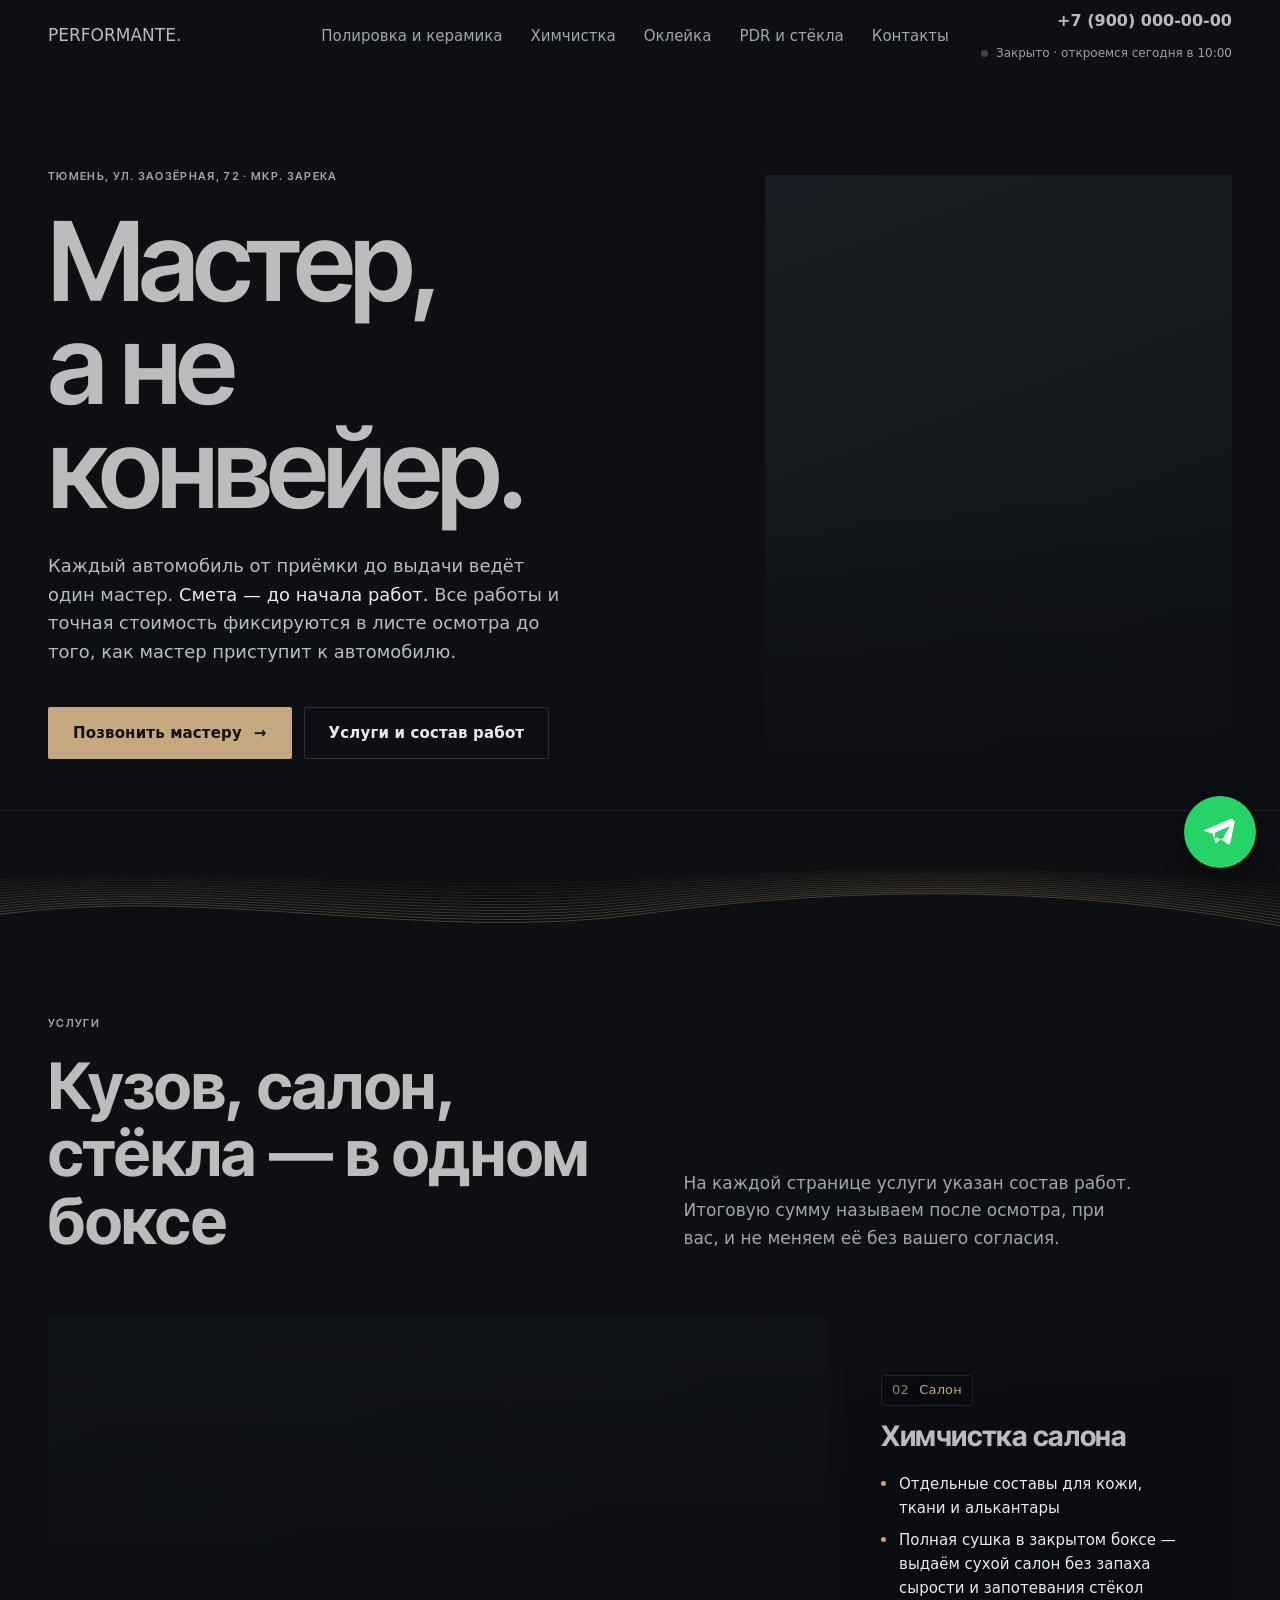
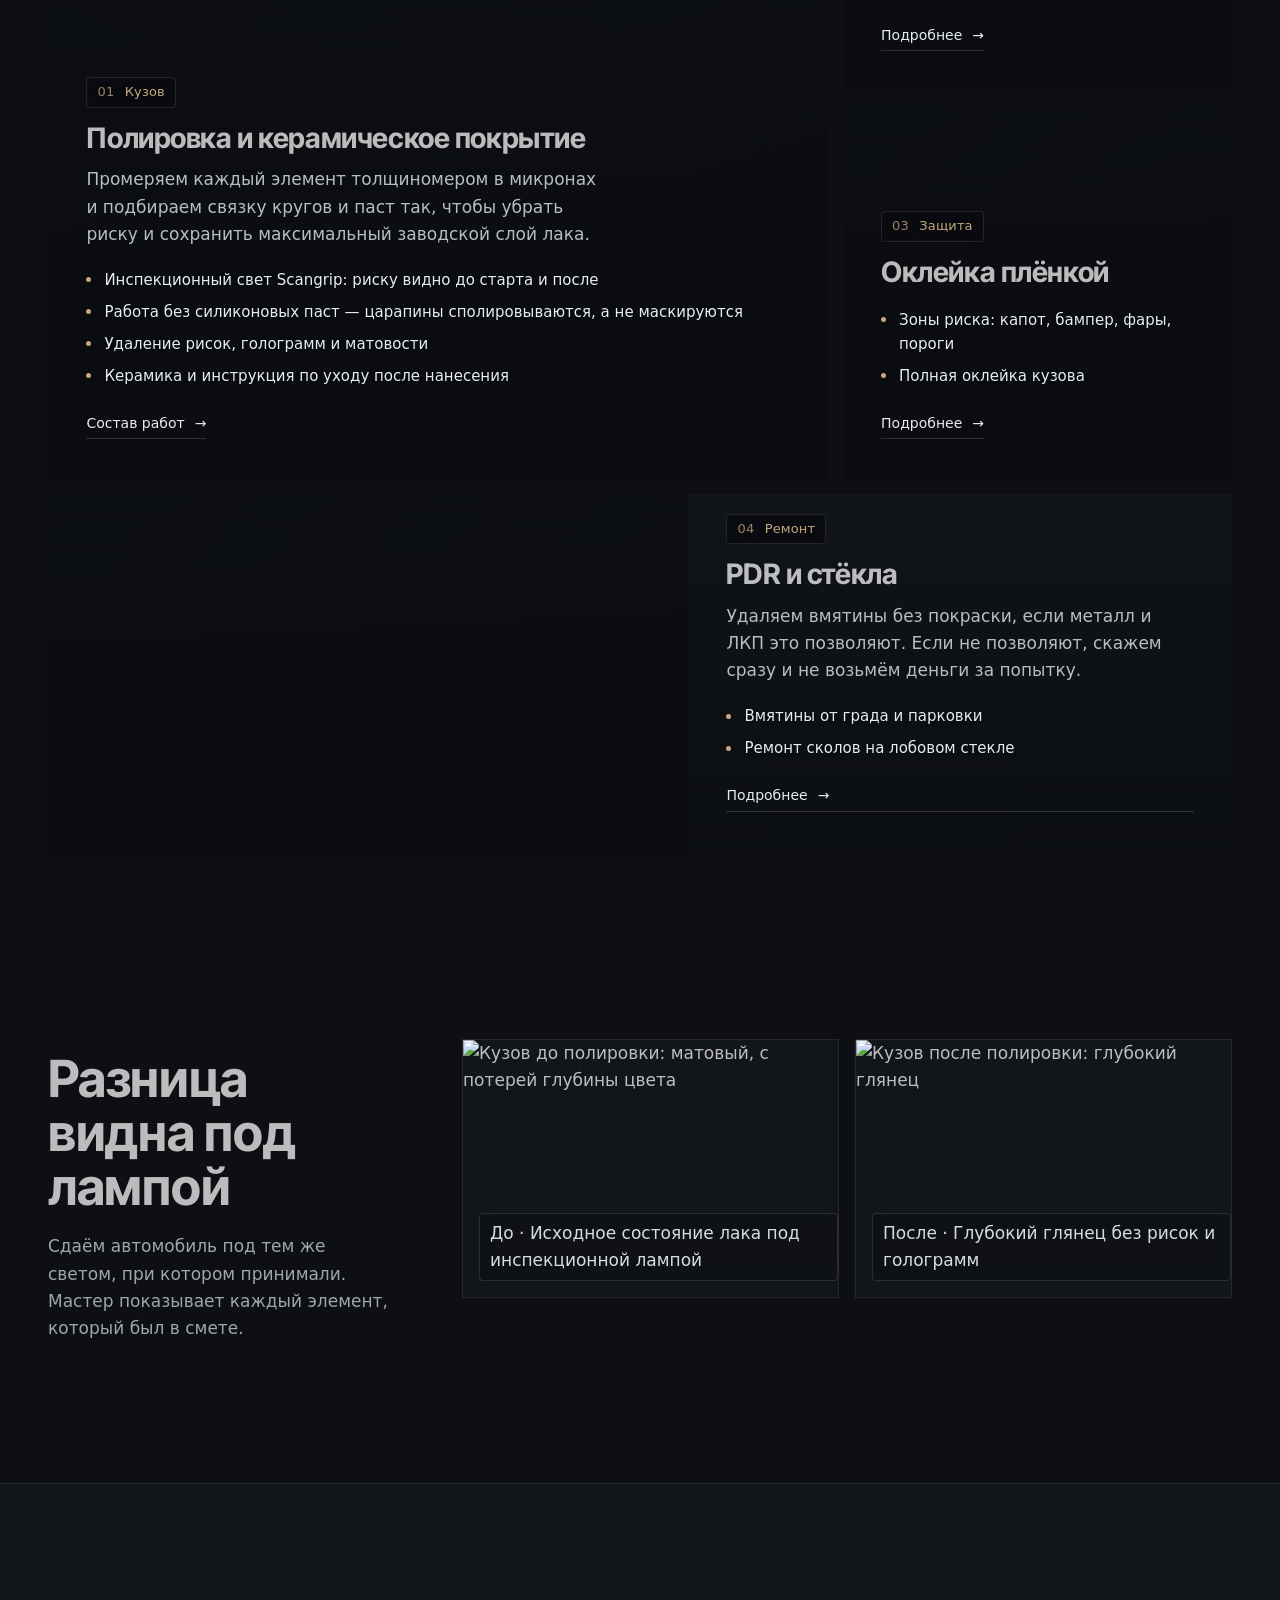
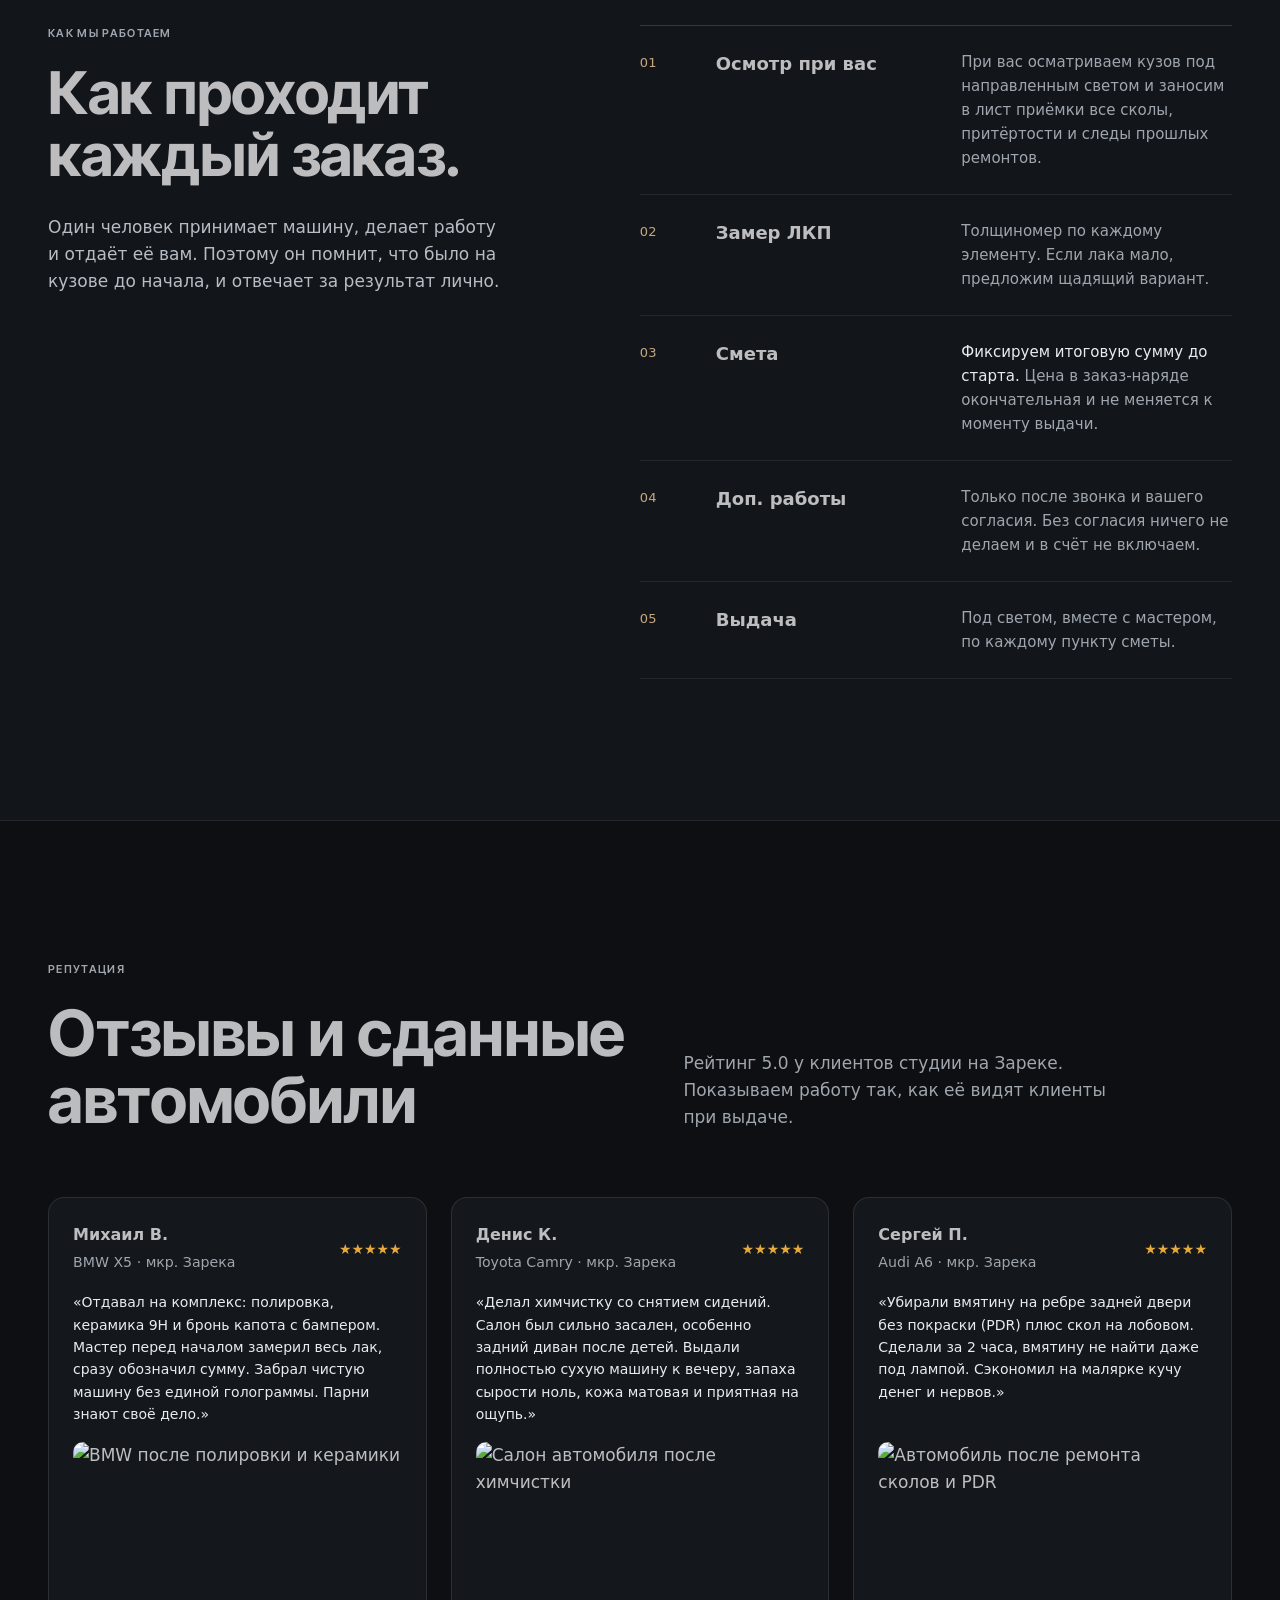
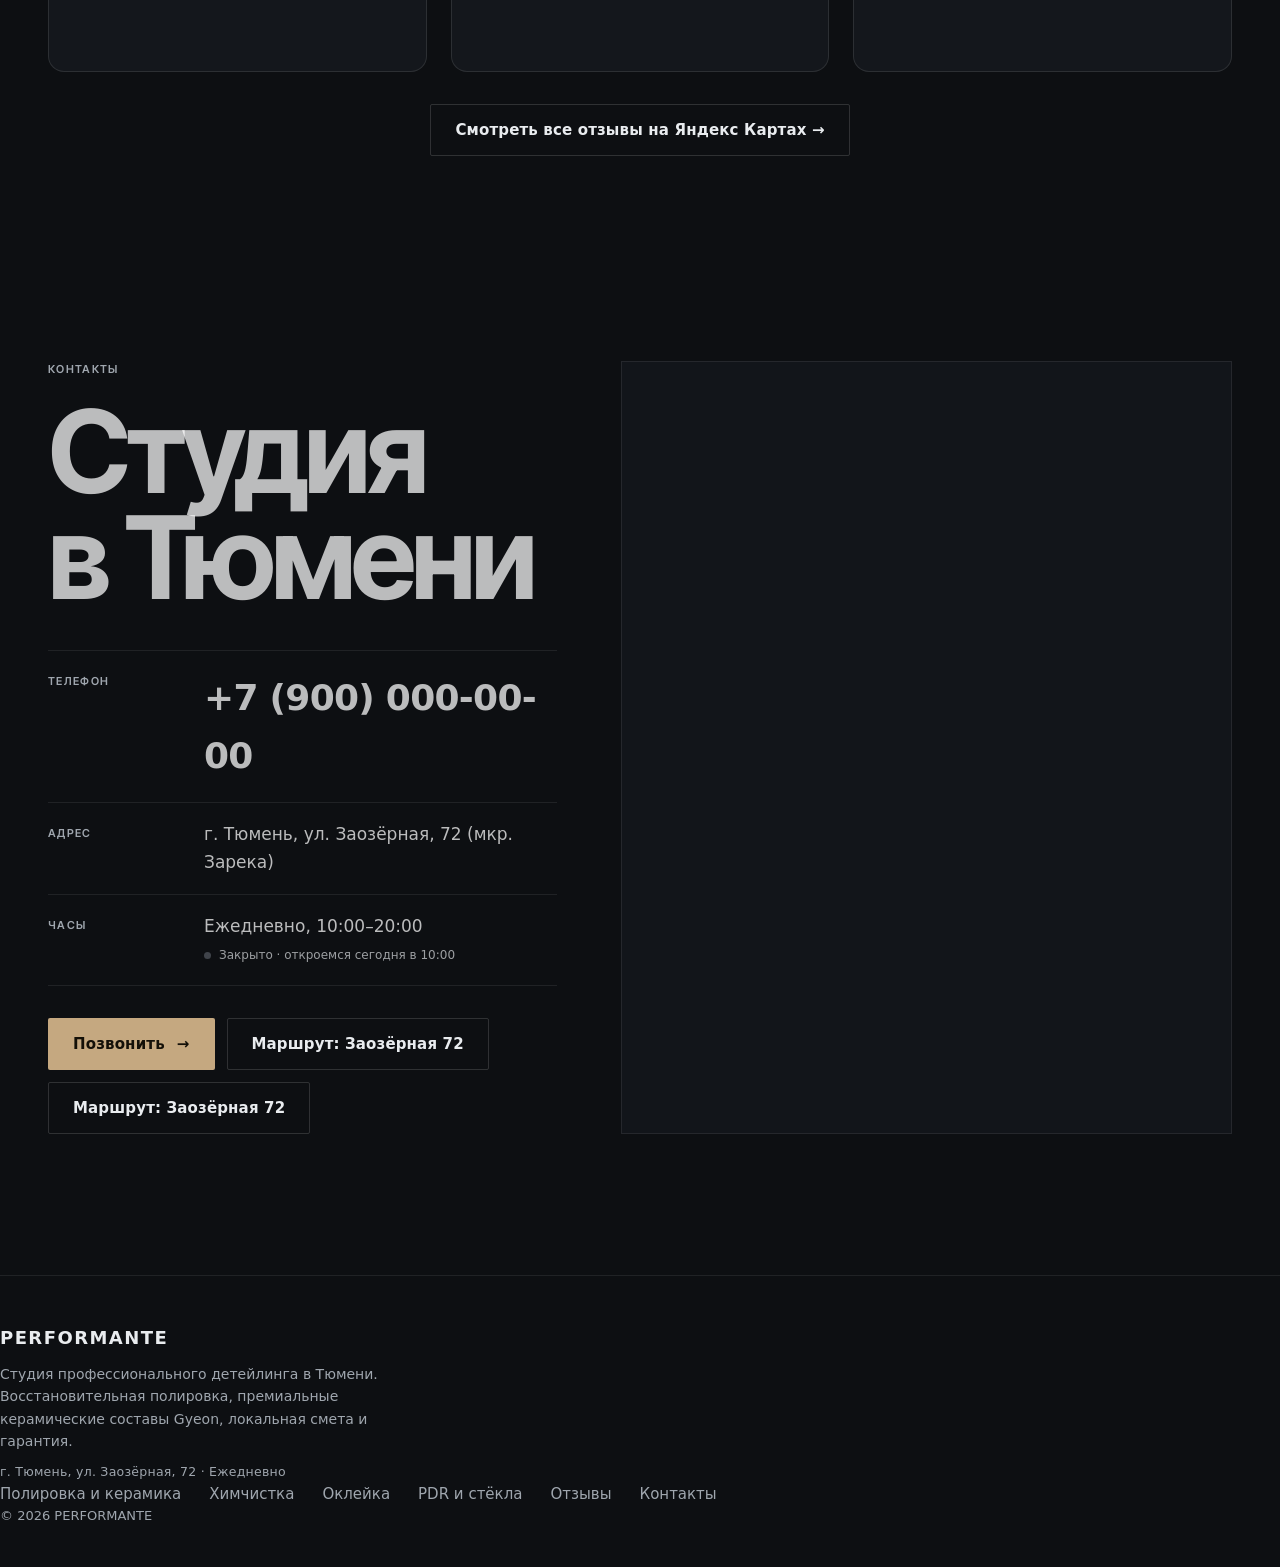
==== index.html @ f7f0739e "feat: performante detailing site - standalone project - 6 pages: index, keramika, himchistka, okleyk" ====
<!DOCTYPE html>
<html lang="ru">
<head>
<meta charset="UTF-8">
<meta name="viewport" content="width=device-width, initial-scale=1, viewport-fit=cover">
<title>PERFORMANTE — детейлинг-студия в Тюмени, ул. Заозёрная 72</title>
<meta name="description" content="Полировка и керамика, химчистка салона, оклейка плёнкой, PDR и ремонт стёкол. Каждый автомобиль ведёт один мастер. Смета до начала работ. Заозёрная 72, 10:00–20:00 ежедневно.">
<meta name="theme-color" content="#0D0F12">
<meta property="og:type" content="website">
<meta property="og:title" content="PERFORMANTE — мастер, а не конвейер">
<meta property="og:description" content="Детейлинг-студия в Тюмени. Смета до начала работ, без «найденных» по ходу доп. услуг.">
<meta property="og:image" content="assets/logo.png">
<link rel="icon" href="assets/favicon.svg">

<link rel="preconnect" href="https://fonts.googleapis.com">
<link rel="preconnect" href="https://fonts.gstatic.com" crossorigin>
<link href="https://fonts.googleapis.com/css2?family=Inter+Tight:wght@400;500;600;700&family=IBM+Plex+Mono:wght@400;500&display=swap" rel="stylesheet">
<link rel="preconnect" href="https://images.unsplash.com">
<link rel="stylesheet" href="assets/style.css">

<script type="application/ld+json">
{
  "@context": "https://schema.org",
  "@type": ["LocalBusiness", "AutoWash"],
  "name": "PERFORMANTE",
  "description": "Детейлинг-студия: полировка и керамика, химчистка салона, оклейка плёнкой, PDR и ремонт стёкол.",
  "image": "assets/logo.png",
  "telephone": "+79000000000",
  "address": {
    "@type": "PostalAddress",
    "streetAddress": "ул. Заозёрная, 72 (мкр. Зарека)",
    "addressLocality": "Тюмень",
    "addressCountry": "RU"
  },
  "openingHoursSpecification": [{
    "@type": "OpeningHoursSpecification",
    "dayOfWeek": ["Monday","Tuesday","Wednesday","Thursday","Friday","Saturday","Sunday"],
    "opens": "10:00",
    "closes": "20:00"
  }],
  "hasOfferCatalog": {
    "@type": "OfferCatalog",
    "name": "Услуги",
    "itemListElement": [
      {"@type": "Offer", "itemOffered": {"@type": "Service", "name": "Полировка и керамическое покрытие"}},
      {"@type": "Offer", "itemOffered": {"@type": "Service", "name": "Химчистка салона"}},
      {"@type": "Offer", "itemOffered": {"@type": "Service", "name": "Оклейка защитной плёнкой"}},
      {"@type": "Offer", "itemOffered": {"@type": "Service", "name": "PDR — удаление вмятин без покраски, ремонт стёкол"}}
    ]
  }
}
</script>

</head>
<body>
<a class="skip" href="#main">Перейти к содержанию</a>

<!-- ===== Шапка ===== -->
<header class="header" id="header">
  <div class="wrap">
    <a class="logo" href="index.html" aria-label="PERFORMANTE DETAILING">
      <span class="logo-text">PERFORMANTE<span class="logo-accent">.</span></span>
    </a>
    <nav class="nav" aria-label="Основная навигация">
      <a href="keramika.html">Полировка и керамика</a>
      <a href="himchistka.html">Химчистка</a>
      <a href="okleyka.html">Оклейка</a>
      <a href="pdr-stekla.html">PDR и стёкла</a>
      <a href="kontakty.html">Контакты</a>
    </nav>
    <div class="header-meta">
      <a class="header-phone" href="https://wa.me/79000000000?text=Здравствуйте!%20Хочу%20узнать%20стоимость%20детейлинга%20для%20моего%20авто" target="_blank" rel="noopener noreferrer">+7 (900) 000-00-00</a>
      <span class="status" data-status><span class="dot" aria-hidden="true"></span><span data-status-text>10:00–20:00 ежедневно</span></span>
    </div>
    <button class="burger" id="burger" aria-label="Открыть меню" aria-expanded="false" aria-controls="mnav">
      <span></span><span></span>
    </button>
  </div>
</header>

<nav class="mnav" id="mnav" aria-label="Мобильная навигация">
  <a href="keramika.html">Полировка и керамика</a>
  <a href="himchistka.html">Химчистка салона</a>
  <a href="okleyka.html">Оклейка плёнкой</a>
  <a href="pdr-stekla.html">PDR и стёкла</a>
      <a href="kontakty.html">Контакты</a>
  <p class="mnav-meta">ул. Заозёрная, 72 · мкр. Зарека · 10:00–20:00 ежедневно</p>
</nav>

<main id="main">

  <!-- ===== Hero ===== -->
  <section class="hero" aria-labelledby="hero-title">
    <div class="wrap">
      <div class="hero-grid">
        <div>
          <p class="label reveal"><span class="tick"></span>Тюмень, ул. Заозёрная, 72 · мкр. Зарека</p>
          <h1 id="hero-title" class="reveal" style="margin-top:24px">Мастер,<br>а не конвейер.</h1>
          <p class="hero-lead reveal">
            Каждый автомобиль от приёмки до выдачи ведёт один мастер.
            <em>Смета — до начала работ.</em> Все работы и точная стоимость фиксируются в листе осмотра до того, как мастер приступит к автомобилю.
          </p>
          <div class="hero-cta reveal">
            <a class="btn btn-primary" href="https://wa.me/79000000000?text=Здравствуйте!%20Хочу%20узнать%20стоимость%20детейлинга%20для%20моего%20авто" target="_blank" rel="noopener noreferrer">Позвонить мастеру <span class="arr" aria-hidden="true">→</span></a>
            <a class="btn btn-ghost" href="#services">Услуги и состав работ</a>
          </div>
        </div>

        <figure class="hero-photo reveal" style="margin:0" data-img>
          <!-- Замените на собственный кадр из бокса: это сильнее любого стока -->
          <img
            src="https://images.unsplash.com/photo-1503376780353-7e6692767b70?auto=format&fit=crop&w=1400&q=80"
            alt="Спортивный автомобиль с глянцевым кузовом в студийном свете"
            width="1400" height="1750" fetchpriority="high">
        </figure>
      </div>
    </div>

    <!-- Линейный силуэт и волна: отсылка к обложке ВК, без свечения -->
    <div class="lineband" id="lineband" aria-hidden="true">
      <svg class="wave" viewBox="0 0 1440 240" preserveAspectRatio="none" id="wave"></svg>
    </div>
  </section>

  <!-- ===== Услуги ===== -->
  <section class="section" id="services" aria-labelledby="services-title">
    <div class="wrap">
      <div class="section-head">
        <div>
          <p class="label reveal"><span class="tick"></span>Услуги</p>
          <h2 id="services-title" class="reveal" style="margin-top:20px">Кузов, салон, стёкла — в одном боксе</h2>
        </div>
        <p class="reveal">На каждой странице услуги указан состав работ. Итоговую сумму называем после осмотра, при вас, и не меняем её без вашего согласия.</p>
      </div>

      <div class="bento">
        <article class="card card-main reveal">
          <div class="media" data-img>
            <img loading="lazy"
              src="https://images.unsplash.com/photo-1607860108855-64acf2078ed9?auto=format&fit=crop&w=1600&q=80"
              alt="Полировка кузова автомобиля машинкой" width="1600" height="1900">
          </div>
          <div class="card-body">
            <p class="num"><span class="mono">01</span> Кузов</p>
            <h3>Полировка и керамическое покрытие</h3>
            <p>Промеряем каждый элемент толщиномером в микронах и подбираем связку кругов и паст так, чтобы убрать риску и сохранить максимальный заводской слой лака.</p>
            <ul class="bullets">
              <li>Инспекционный свет Scangrip: риску видно до старта и после</li>
              <li>Работа без силиконовых паст — царапины сполировываются, а не маскируются</li>
              <li>Удаление рисок, голограмм и матовости</li>
              <li>Керамика и инструкция по уходу после нанесения</li>
            </ul>
            <span class="more">Состав работ <span aria-hidden="true">→</span></span>
          </div>
          <a class="card-link" href="keramika.html" aria-label="Полировка и керамическое покрытие — подробнее"></a>
        </article>

        <article class="card reveal">
          <div class="media" data-img>
            <img loading="lazy"
              src="https://images.unsplash.com/photo-1489824904134-891ab64532f1?auto=format&fit=crop&w=1000&q=80"
              alt="Салон автомобиля после химчистки" width="1000" height="800">
          </div>
          <div class="card-body">
            <p class="num"><span class="mono">02</span> Салон</p>
            <h3>Химчистка салона</h3>
            <ul class="bullets">
              <li>Отдельные составы для кожи, ткани и алькантары</li>
              <li>Полная сушка в закрытом боксе — выдаём сухой салон без запаха сырости и запотевания стёкол</li>
            </ul>
            <span class="more">Подробнее <span aria-hidden="true">→</span></span>
          </div>
          <a class="card-link" href="himchistka.html" aria-label="Химчистка салона — подробнее"></a>
        </article>

        <article class="card reveal">
          <div class="media" data-img>
            <img loading="lazy"
              src="https://images.unsplash.com/photo-1542362567-b07e54358753?auto=format&fit=crop&w=1000&q=80"
              alt="Тёмный автомобиль с защитной плёнкой на кузове" width="1000" height="800">
          </div>
          <div class="card-body">
            <p class="num"><span class="mono">03</span> Защита</p>
            <h3>Оклейка плёнкой</h3>
            <ul class="bullets">
              <li>Зоны риска: капот, бампер, фары, пороги</li>
              <li>Полная оклейка кузова</li>
            </ul>
            <span class="more">Подробнее <span aria-hidden="true">→</span></span>
          </div>
          <a class="card-link" href="okleyka.html" aria-label="Оклейка плёнкой — подробнее"></a>
        </article>

        <article class="card card-wide reveal">
          <div class="media" data-img>
            <img loading="lazy"
              src="https://images.unsplash.com/photo-1492144534655-ae79c964c9d7?auto=format&fit=crop&w=1600&q=80"
              alt="Передняя часть автомобиля с лобовым стеклом" width="1600" height="900">
          </div>
          <div class="card-body">
            <p class="num"><span class="mono">04</span> Ремонт</p>
            <h3>PDR и стёкла</h3>
            <p>Удаляем вмятины без покраски, если металл и ЛКП это позволяют. Если не позволяют, скажем сразу и не возьмём деньги за попытку.</p>
            <ul class="bullets">
              <li>Вмятины от града и парковки</li>
              <li>Ремонт сколов на лобовом стекле</li>
            </ul>
            <span class="more">Подробнее <span aria-hidden="true">→</span></span>
          </div>
          <a class="card-link" href="pdr-stekla.html" aria-label="PDR и ремонт стёкол — подробнее"></a>
        </article>
      </div>
    </div>
  </section>

  <!-- ===== До / После ===== -->
  <section class="section" style="padding-top:0" aria-labelledby="ba-title">
    <div class="wrap ba-wrap">
      <div>
        <p class="label reveal"><span class="tick"></span>Результат</p>
        <h2 id="ba-title" class="reveal" style="margin-top:20px;font-size:clamp(32px,4vw,52px)">Разница видна под лампой</h2>
        <p class="reveal">Сдаём автомобиль под тем же светом, при котором принимали. Мастер показывает каждый элемент, который был в смете.</p>
      </div>

      <!-- Замените на реальную пару «до/после» из вашей работы: один ракурс, один свет -->
      <div class="ba reveal" id="ba">
        <figure class="ba-shot" data-img>
          <img loading="lazy"
            src="https://images.unsplash.com/photo-1518987048-93e29699e79a?auto=format&fit=crop&w=1800&q=80"
            alt="Кузов до полировки: матовый, с потерей глубины цвета" width="1800" height="1125">
          <figcaption>До · Исходное состояние лака под инспекционной лампой</figcaption>
        </figure>
        <figure class="ba-shot" data-img>
          <img loading="lazy"
            src="https://images.unsplash.com/photo-1552519507-da3b142c6e3d?auto=format&fit=crop&w=1800&q=80"
            alt="Кузов после полировки: глубокий глянец" width="1800" height="1125">
          <figcaption>После · Глубокий глянец без рисок и голограмм</figcaption>
        </figure>
      </div>
    </div>
  </section>

  <!-- ===== Лист приёмки ===== -->
  <section class="section protocol" aria-labelledby="protocol-title">
    <div class="wrap protocol-grid">
      <div>
        <p class="label reveal"><span class="tick"></span>Как мы работаем</p>
        <h2 id="protocol-title" class="reveal" style="margin-top:20px">Как проходит каждый заказ.</h2>
        <p class="lead reveal">Один человек принимает машину, делает работу и отдаёт её вам. Поэтому он помнит, что было на кузове до начала, и отвечает за результат лично.</p>
      </div>

      <dl class="sheet reveal">
        <div class="sheet-row">
          <span class="step mono">01</span>
          <dt>Осмотр при вас</dt>
          <dd>При вас осматриваем кузов под направленным светом и заносим в лист приёмки все сколы, притёртости и следы прошлых ремонтов.</dd>
        </div>
        <div class="sheet-row">
          <span class="step mono">02</span>
          <dt>Замер ЛКП</dt>
          <dd>Толщиномер по каждому элементу. Если лака мало, предложим щадящий вариант.</dd>
        </div>
        <div class="sheet-row">
          <span class="step mono">03</span>
          <dt>Смета</dt>
          <dd><b>Фиксируем итоговую сумму до старта.</b> Цена в заказ-наряде окончательная и не меняется к моменту выдачи.</dd>
        </div>
        <div class="sheet-row">
          <span class="step mono">04</span>
          <dt>Доп. работы</dt>
          <dd>Только после звонка и вашего согласия. Без согласия ничего не делаем и в счёт не включаем.</dd>
        </div>
        <div class="sheet-row">
          <span class="step mono">05</span>
          <dt>Выдача</dt>
          <dd>Под светом, вместе с мастером, по каждому пункту сметы.</dd>
        </div>
      </dl>
    </div>
  </section>

  <!-- ===== Контакты ===== -->
<!-- ===== Отзывы и работы ===== -->
<section class="section" id="reviews" aria-labelledby="reviews-title">
  <div class="wrap">
    <div class="section-head">
      <div>
        <p class="label reveal"><span class="tick"></span>Репутация</p>
        <h2 id="reviews-title" class="reveal" style="margin-top: 20px;">Отзывы и сданные автомобили</h2>
      </div>
      <p class="reveal">Рейтинг 5.0 у клиентов студии на Зареке. Показываем работу так, как её видят клиенты при выдаче.</p>
    </div>

    <!-- Сетка отзывов с фото -->
    <div class="reviews-grid reveal" style="display: grid; grid-template-columns: repeat(auto-fit, minmax(320px, 1fr)); gap: 24px; margin-top: 36px;">

      <!-- Карточка 1 -->
      <article class="card" style="padding: 24px; background: var(--bg-card, #14171C); border: 1px solid var(--border, rgba(255,255,255,0.1)); border-radius: 16px; display: flex; flex-direction: column; justify-content: space-between;">
        <div>
          <div style="display: flex; justify-content: space-between; align-items: center; margin-bottom: 16px;">
            <div>
              <b style="font-size: 16px; display: block;">Михаил В.</b>
              <small style="color: var(--muted, #8E95A2);">BMW X5 · мкр. Зарека</small>
            </div>
            <span style="color: #E5A93C; font-size: 14px;">★★★★★</span>
          </div>
          <p style="color: var(--text, #F0F2F5); font-size: 14px; line-height: 1.6; margin: 0 0 16px;">
            «Отдавал на комплекс: полировка, керамика 9H и бронь капота с бампером. Мастер перед началом замерил весь лак, сразу обозначил сумму. Забрал чистую машину без единой голограммы. Парни знают своё дело.»
          </p>
        </div>
        <figure style="margin: 0; border-radius: 10px; overflow: hidden; aspect-ratio: 16/10;" data-img>
          <img loading="lazy" src="https://images.unsplash.com/photo-1555215695-3004980ad54e?auto=format&fit=crop&w=800&q=80" alt="BMW после полировки и керамики" style="width: 100%; height: 100%; object-fit: cover; display: block;">
        </figure>
      </article>

      <!-- Карточка 2 -->
      <article class="card" style="padding: 24px; background: var(--bg-card, #14171C); border: 1px solid var(--border, rgba(255,255,255,0.1)); border-radius: 16px; display: flex; flex-direction: column; justify-content: space-between;">
        <div>
          <div style="display: flex; justify-content: space-between; align-items: center; margin-bottom: 16px;">
            <div>
              <b style="font-size: 16px; display: block;">Денис К.</b>
              <small style="color: var(--muted, #8E95A2);">Toyota Camry · мкр. Зарека</small>
            </div>
            <span style="color: #E5A93C; font-size: 14px;">★★★★★</span>
          </div>
          <p style="color: var(--text, #F0F2F5); font-size: 14px; line-height: 1.6; margin: 0 0 16px;">
            «Делал химчистку со снятием сидений. Салон был сильно засален, особенно задний диван после детей. Выдали полностью сухую машину к вечеру, запаха сырости ноль, кожа матовая и приятная на ощупь.»
          </p>
        </div>
        <figure style="margin: 0; border-radius: 10px; overflow: hidden; aspect-ratio: 16/10;" data-img>
          <img loading="lazy" src="https://images.unsplash.com/photo-1549399542-7e3f8b79c341?auto=format&fit=crop&w=800&q=80" alt="Салон автомобиля после химчистки" style="width: 100%; height: 100%; object-fit: cover; display: block;">
        </figure>
      </article>

      <!-- Карточка 3 -->
      <article class="card" style="padding: 24px; background: var(--bg-card, #14171C); border: 1px solid var(--border, rgba(255,255,255,0.1)); border-radius: 16px; display: flex; flex-direction: column; justify-content: space-between;">
        <div>
          <div style="display: flex; justify-content: space-between; align-items: center; margin-bottom: 16px;">
            <div>
              <b style="font-size: 16px; display: block;">Сергей П.</b>
              <small style="color: var(--muted, #8E95A2);">Audi A6 · мкр. Зарека</small>
            </div>
            <span style="color: #E5A93C; font-size: 14px;">★★★★★</span>
          </div>
          <p style="color: var(--text, #F0F2F5); font-size: 14px; line-height: 1.6; margin: 0 0 16px;">
            «Убирали вмятину на ребре задней двери без покраски (PDR) плюс скол на лобовом. Сделали за 2 часа, вмятину не найти даже под лампой. Сэкономил на малярке кучу денег и нервов.»
          </p>
        </div>
        <figure style="margin: 0; border-radius: 10px; overflow: hidden; aspect-ratio: 16/10;" data-img>
          <img loading="lazy" src="https://images.unsplash.com/photo-1605559424843-9e4c228bf1c2?auto=format&fit=crop&w=800&q=80" alt="Автомобиль после ремонта сколов и PDR" style="width: 100%; height: 100%; object-fit: cover; display: block;">
        </figure>
      </article>

    </div>

    <!-- Плашка со ссылкой на Яндекс Карты -->
    <div style="margin-top: 32px; text-align: center;" class="reveal">
      <a class="btn btn-ghost" target="_blank" rel="noopener"
         href="https://yandex.ru/maps/?text=%D0%A2%D1%8E%D0%BC%D0%B5%D0%BD%D1%8C%2C%20%D1%83%D0%BB.%20%D0%97%D0%B0%D0%BE%D0%B7%D1%91%D1%80%D0%BD%D0%B0%D1%8F%2C%2072">
        Смотреть все отзывы на Яндекс Картах →
      </a>
    </div>
  </div>
</section>

<section class="section contacts" id="contacts" aria-labelledby="contacts-title">
    <div class="wrap contacts-grid">
      <div>
        <p class="label reveal"><span class="tick"></span>Контакты</p>
          <h2 id="contacts-title" class="reveal" style="margin-top:20px">Студия<br>в Тюмени</h2>

          <div class="c-list reveal">
            <div class="c-row">
              <span class="label">Телефон</span>
              <a class="c-phone" href="https://wa.me/79000000000?text=Здравствуйте!%20Хочу%20узнать%20стоимость%20детейлинга%20для%20моего%20авто" target="_blank" rel="noopener noreferrer">+7 (900) 000-00-00</a>
            </div>
            <div class="c-row">
              <span class="label">Адрес</span>
              <span>г. Тюмень, ул. Заозёрная, 72 (мкр. Зарека)</span>
            </div>
            <div class="c-row">
              <span class="label">Часы</span>
              <span>Ежедневно, 10:00–20:00<br>
                <span class="status" data-status style="margin-top:6px"><span class="dot" aria-hidden="true"></span><span data-status-text>—</span></span>
              </span>
            </div>
          </div>

          <div class="c-cta reveal">
            <a class="btn btn-primary" href="https://wa.me/79000000000?text=Здравствуйте!%20Хочу%20узнать%20стоимость%20детейлинга%20для%20моего%20авто" target="_blank" rel="noopener noreferrer">Позвонить <span class="arr" aria-hidden="true">→</span></a>
            <a class="btn btn-ghost" target="_blank" rel="noopener"
               href="https://yandex.ru/maps/?text=%D0%A2%D1%8E%D0%BC%D0%B5%D0%BD%D1%8C%2C%20%D1%83%D0%BB.%20%D0%97%D0%B0%D0%BE%D0%B7%D1%91%D1%80%D0%BD%D0%B0%D1%8F%2C%2072">
               Маршрут: Заозёрная 72</a>
            <a class="btn btn-ghost" target="_blank" rel="noopener"
               href="https://yandex.ru/maps/?text=%D0%A2%D1%8E%D0%BC%D0%B5%D0%BD%D1%8C%2C%20%D1%83%D0%BB.%20%D0%97%D0%B0%D0%BE%D0%B7%D1%91%D1%80%D0%BD%D0%B0%D1%8F%2C%2072">
               Маршрут: Заозёрная 72</a>
          </div>
      </div>

      <div class="map reveal">
        <iframe style="filter:invert(90%) hue-rotate(180deg) brightness(95%) contrast(90%)"
          title="PERFORMANTE на карте: Тюмень, ул. Заозёрная, 72"
          loading="lazy"
          src="https://yandex.ru/map-widget/v1/?text=%D0%95%D0%BA%D0%B0%D1%82%D0%B5%D1%80%D0%B8%D0%BD%D0%B1%D1%83%D1%80%D0%B3%2C%20%D1%83%D0%BB%D0%B8%D1%86%D0%B0%20%D0%A9%D0%BE%D1%80%D1%81%D0%B0%2C%20128&z=16"></iframe>
      </div>
    </div>
  </section>
</main>

<!-- ===== Футер ===== -->
<footer class="footer">
    <div class="footer-brand">
      <a class="logo-text" href="index.html">PERFORMANTE</a>
      <p class="footer-desc">Студия профессионального детейлинга в Тюмени. Восстановительная полировка, премиальные керамические составы Gyeon, локальная смета и гарантия.</p>
      <small class="footer-meta">г. Тюмень, ул. Заозёрная, 72 · Ежедневно</small>
    </div>
    <nav aria-label="Навигация в подвале">
      <a href="keramika.html">Полировка и керамика</a>
      <a href="himchistka.html">Химчистка</a>
      <a href="okleyka.html">Оклейка</a>
      <a href="pdr-stekla.html">PDR и стёкла</a>
      <a href="index.html#reviews">Отзывы</a>
      <a href="kontakty.html">Контакты</a>
    </nav>
    <p class="foot-copy">© <span id="year">2026</span> PERFORMANTE</p>
  </div>
</footer>

<!-- ===== Липкая мобильная панель ===== -->
<div class="mbar" role="region" aria-label="Быстрая связь">
  <span class="status" data-status><span class="dot" aria-hidden="true"></span><span data-status-text>10:00–20:00</span></span>
  <a class="btn btn-primary" href="https://wa.me/79000000000?text=Здравствуйте!%20Хочу%20узнать%20стоимость%20детейлинга%20для%20моего%20авто" target="_blank" rel="noopener noreferrer">Позвонить</a>
  <a class="btn btn-ghost" target="_blank" rel="noopener"
     href="https://yandex.ru/maps/?text=%D0%A2%D1%8E%D0%BC%D0%B5%D0%BD%D1%8C%2C%20%D1%83%D0%BB.%20%D0%97%D0%B0%D0%BE%D0%B7%D1%91%D1%80%D0%BD%D0%B0%D1%8F%2C%2072">Маршрут</a>
</div>

<script>
(function () {
  'use strict';

  /* ---- Статус Открыто/Закрыто по времени Тюменьа ---- */
  var OPEN = 10 * 60, CLOSE = 20 * 60;
  function ekbMinutes() {
    var parts = new Intl.DateTimeFormat('ru-RU', {
      timeZone: 'Asia/Yekaterinburg', hour: '2-digit', minute: '2-digit', hour12: false
    }).formatToParts(new Date());
    var h = 0, m = 0;
    parts.forEach(function (p) {
      if (p.type === 'hour') h = parseInt(p.value, 10) % 24;
      if (p.type === 'minute') m = parseInt(p.value, 10);
    });
    return h * 60 + m;
  }
  function updateStatus() {
    var now = ekbMinutes();
    var open = now >= OPEN && now < CLOSE;
    var text;
    if (open) {
      text = (CLOSE - now <= 60) ? 'Открыто · закрываемся в 20:00' : 'Открыто до 20:00';
    } else {
      text = now < OPEN ? 'Закрыто · откроемся сегодня в 10:00' : 'Закрыто · откроемся завтра в 10:00';
    }
    document.querySelectorAll('[data-status]').forEach(function (el) {
      el.classList.toggle('is-open', open);
      var t = el.querySelector('[data-status-text]');
      if (t) t.textContent = text;
    });
  }
  updateStatus();
  setInterval(updateStatus, 60000);

  /* ---- Шапка при скролле ---- */
  var header = document.getElementById('header');
  function onScroll() { header.classList.toggle('is-scrolled', window.scrollY > 8); }
  onScroll();
  window.addEventListener('scroll', onScroll, { passive: true });

  /* ---- Мобильное меню ---- */
  var burger = document.getElementById('burger');
  var mnav = document.getElementById('mnav');
  function setMenu(open) {
    burger.setAttribute('aria-expanded', String(open));
    burger.setAttribute('aria-label', open ? 'Закрыть меню' : 'Открыть меню');
    mnav.classList.toggle('is-open', open);
    document.body.style.overflow = open ? 'hidden' : '';
  }
  burger.addEventListener('click', function () {
    setMenu(burger.getAttribute('aria-expanded') !== 'true');
  });
  mnav.addEventListener('click', function (e) { if (e.target.tagName === 'A') setMenu(false); });
  document.addEventListener('keydown', function (e) {
    if (e.key === 'Escape' && mnav.classList.contains('is-open')) { setMenu(false); burger.focus(); }
  });

  /* ---- Фолбэк битых фото: без иконки «сломанной картинки» ---- */
  document.querySelectorAll('[data-img] img').forEach(function (img) {
    var box = img.closest('[data-img]');
    function broken() { box.classList.add('is-broken'); }
    if (img.complete && img.naturalWidth === 0) broken();
    img.addEventListener('error', broken);
  });

  /* ---- Волна из тонких линий ---- */
  var wave = document.getElementById('wave');
  var NS = 'http://www.w3.org/2000/svg';
  for (var i = 0; i < 14; i++) {
    var y = 130 + i * 5;
    var a = 26 + i * 2.2;
    var d = 'M0 ' + y +
      ' C 240 ' + (y - a) + ', 480 ' + (y + a) + ', 720 ' + y +
      ' S 1200 ' + (y - a) + ', 1440 ' + (y + a * 0.4);
    var p = document.createElementNS(NS, 'path');
    p.setAttribute('d', d);
    p.setAttribute('opacity', (0.06 + (i / 14) * 0.28).toFixed(2));
    wave.appendChild(p);
  }

  /* ---- Появление блоков ---- */
  var targets = document.querySelectorAll('.reveal, .lineband, .hero-photo');
  if ('IntersectionObserver' in window) {
    var io = new IntersectionObserver(function (entries) {
      entries.forEach(function (en) {
        if (en.isIntersecting) { en.target.classList.add('is-in'); io.unobserve(en.target); }
      });
    }, { rootMargin: '0px 0px -8% 0px', threshold: 0.08 });
    targets.forEach(function (el) { io.observe(el); });
  } else {
    targets.forEach(function (el) { el.classList.add('is-in'); });
  }

  /* ---- Год ---- */
  document.getElementById('year').textContent = new Date().getFullYear();
})();
</script>
  <div class="floating-messengers" aria-label="Быстрая связь в мессенджерах">
    <a class="fm-wa" href="https://wa.me/79000000000?text=Здравствуйте!%20Хочу%20узнать%20стоимость%20детейлинга%20для%20моего%20авто" target="_blank" rel="noopener" aria-label="Написать в WhatsApp">
      <svg viewBox="0 0 24 24" fill="currentColor" aria-hidden="true"><path d="M21.94 4.6 18.9 19.16c-.23 1.03-.84 1.28-1.7.8l-4.7-3.47-2.27 2.18c-.25.25-.46.46-.94.46-.47 0-.4-.18-.56-.63L6.99 13.2l-4.66-1.46c-1.01-.31-1.03-1 .21-1.48L19.42 3.2c.83-.31 1.63.19 1.35 1.4h.17ZM8.66 12.53l-.32 4.6 1.63-1.6 3.13 2.31 5.6-9.9-10.04 4.59Z"/></svg>
    </a>
  </div>
</body>
</html>
---- assets/style.css ----
/* ===== Шрифты ===== */
@font-face{
  font-family:"Garamond Libre";
  src:url("fonts/GaramondLibre-Regular.ttf") format("truetype");
  font-weight:400;font-style:normal;font-display:swap;
}
@font-face{
  font-family:"Garamond Libre";
  src:url("fonts/GaramondLibre-Bold.ttf") format("truetype");
  font-weight:700;font-style:normal;font-display:swap;
}
@font-face{
  font-family:"Garamond Libre";
  src:url("fonts/GaramondLibre-Italic.ttf") format("truetype");
  font-weight:400;font-style:italic;font-display:swap;
}

/* ===== Токены ===== */
:root{
  --bg:#0D0F12;
  --bg-2:#12151A;
  --bg-3:#181C22;
  --line:rgba(255,255,255,.08);
  --line-2:rgba(255,255,255,.14);
  --text:#E9ECEF;
  --muted:#9FA6AE;
   --accent:#C5A880;--accent-glow:rgba(197,168,128,0.25);--cyan:var(--accent);
  --accent-ink:#141008;--cyan-ink:var(--accent-ink);
  /* Хром: только логотип и крупные заголовки */
  --chrome:linear-gradient(176deg,#FFFFFF 0%,#D9DEE4 30%,#8E969F 49%,#5E656D 53%,#C9CFD6 72%,#F2F4F6 100%);
  --sans:"Manrope",system-ui,-apple-system,"Segoe UI",Roboto,sans-serif;
  --display:"Inter Tight",system-ui,-apple-system,"Segoe UI",Roboto,sans-serif;
  --mono:var(--sans);
  --ease:cubic-bezier(.2,.7,.1,1);
  --wrap:1280px;
  --pad:clamp(20px,4vw,48px);
  --header-h:72px;
}

*,*::before,*::after{box-sizing:border-box}
html{scroll-behavior:smooth;-webkit-text-size-adjust:100%}
body{
  margin:0;background:var(--bg);color:var(--text);
  font:400 17px/1.6 var(--sans);color:rgba(255,255,255,.72);
  -webkit-font-smoothing:antialiased;text-rendering:optimizeLegibility;
}
img{display:block;max-width:100%;height:auto}
a{color:inherit;text-decoration:none}
button{font:inherit;color:inherit}
:focus-visible{outline:2px solid var(--cyan);outline-offset:3px;border-radius:2px}

.skip{position:absolute;left:-9999px;top:8px;z-index:200;background:var(--cyan);color:var(--cyan-ink);padding:10px 14px;font-weight:600}
.skip:focus{left:8px}

.wrap{max-width:var(--wrap);margin:0 auto;padding:0 var(--pad)}
.mono{font-family:var(--mono);font-size:13px;letter-spacing:.02em}
.label{font-family:var(--display);font-size:11px;font-weight:600;letter-spacing:.12em;text-transform:uppercase;color:var(--muted);font-variant-numeric:tabular-nums}
/* Линия перед надзаголовком читается как «— ТАРИФЫ»: скрываем */
.label .tick{display:none}

/* Акцентное слово: сплошной цвет вместо фольгированного градиента */
.chrome{color:var(--cyan)}

h1,h2,h3{margin:0;font-family:var(--display);font-weight:700;letter-spacing:-.005em;line-height:1.05}
h2{font-size:clamp(34px,5vw,64px)}
h3{font-size:clamp(22px,2.2vw,30px);letter-spacing:-.015em;line-height:1.15}
p{margin:0}

/* ===== Кнопки ===== */
.btn{
  display:inline-flex;align-items:center;gap:12px;
  height:52px;padding:0 24px;border-radius:2px;
  font-weight:600;font-size:15px;letter-spacing:.01em;
  border:1px solid transparent;cursor:pointer;
  transition:background-color .25s var(--ease),border-color .25s var(--ease),color .25s var(--ease);
}
.btn-primary{background:var(--cyan);color:var(--cyan-ink)}
.btn-primary:hover{background:#D4BC96}
.btn-ghost{border-color:var(--line-2);color:var(--text)}
.btn-ghost:hover{border-color:var(--text)}
.btn .arr{transition:transform .25s var(--ease)}
.btn:hover .arr{transform:translateX(4px)}

/* ===== Статус ===== */
.status{display:inline-flex;align-items:center;gap:8px;font-size:12px;color:var(--text);opacity:.65;font-variant-numeric:tabular-nums;white-space:nowrap}
.status .dot{width:7px;height:7px;border-radius:50%;background:#5A6068}
.status.is-open .dot{background:var(--cyan)}
.status.is-open{color:var(--text)}

/* ===== Шапка ===== */
.header{
  position:fixed;inset:0 0 auto 0;z-index:100;height:var(--header-h);
  transition:background-color .3s var(--ease),border-color .3s var(--ease);
  border-bottom:1px solid transparent;
}
.header.is-scrolled{background:rgba(13,15,18,.86);backdrop-filter:blur(14px);-webkit-backdrop-filter:blur(14px);border-color:var(--line)}
.header .wrap{height:100%;display:flex;align-items:center;gap:32px}
.logo{display:flex;flex-direction:column;line-height:1}
.logo b{font-weight:700;font-size:19px;letter-spacing:.04em}
.logo b span{font-weight:700}
.logo small{font-size:10px;font-weight:500;letter-spacing:.14em;text-transform:uppercase;color:var(--muted);margin-top:5px}
.nav{display:flex;gap:28px;margin-left:auto}
.nav a{font-size:15px;color:var(--muted);transition:color .2s}
.nav a:hover,.nav a[aria-current="page"]{color:var(--text)}
.header-phone{font-weight:600;font-size:16px;white-space:nowrap}
.header-meta{display:flex;flex-direction:column;align-items:flex-end;gap:10px}
.burger{display:none;margin-left:auto;width:44px;height:44px;border:1px solid var(--line-2);background:none;border-radius:2px;cursor:pointer;position:relative}
.burger span{position:absolute;left:12px;right:12px;height:1px;background:var(--text);transition:transform .3s var(--ease),opacity .2s}
.burger span:nth-child(1){top:17px}
.burger span:nth-child(2){top:26px}
.burger[aria-expanded="true"] span:nth-child(1){transform:translateY(4.5px) rotate(45deg)}
.burger[aria-expanded="true"] span:nth-child(2){transform:translateY(-4.5px) rotate(-45deg)}

.mnav{
  position:fixed;inset:var(--header-h) 0 0 0;z-index:99;background:var(--bg);
  padding:32px var(--pad);display:flex;flex-direction:column;gap:6px;
  opacity:0;visibility:hidden;transition:opacity .3s var(--ease),visibility .3s;
}
.mnav.is-open{opacity:1;visibility:visible}
.mnav a{font-size:30px;font-weight:600;letter-spacing:-.02em;padding:10px 0;border-bottom:1px solid var(--line)}
.mnav .mnav-meta{margin-top:24px;color:var(--muted);font-size:14px;font-variant-numeric:tabular-nums}

/* ===== Hero ===== */
.hero{position:relative;padding:calc(var(--header-h) + clamp(40px,8vw,96px)) 0 0;overflow:hidden}
.hero-grid{display:grid;grid-template-columns:7fr 5fr;gap:clamp(32px,5vw,72px);align-items:end}
.hero h1{font-family:var(--display);font-weight:600;font-size:clamp(52px,8.6vw,128px);line-height:.94;letter-spacing:-.045em}
.hero-lead{margin-top:32px;max-width:520px;font-size:clamp(17px,1.4vw,19px);color:#B7BDC4}
.hero-lead em{font-style:normal;color:var(--text)}
.hero-cta{display:flex;flex-wrap:wrap;gap:12px;margin-top:40px}
.hero-grid--top{align-items:start}
.hero-facts{display:flex;flex-wrap:wrap;gap:10px 20px;margin-top:40px;padding-top:20px;border-top:1px solid var(--line);color:var(--muted);font-size:13px;font-variant-numeric:tabular-nums}
.foot-copy{font-variant-numeric:tabular-nums}
.hero-facts span{position:relative;padding-left:16px}
.hero-facts span::before{content:"";position:absolute;left:0;top:50%;width:1px;height:12px;background:var(--line-2);transform:translateY(-50%)}
.hero-facts span:first-child{padding-left:0}
.hero-facts span:first-child::before{display:none}

.hero-photo{margin-bottom:10px;position:relative;aspect-ratio:4/5;max-height:640px;background:var(--bg-2);overflow:hidden}
.hero-photo img{width:100%;height:100%;object-fit:cover;transform:scale(1.04);transition:transform 1.6s var(--ease)}
.hero-photo.is-in img{transform:scale(1)}
.hero-photo::after{content:"";position:absolute;inset:0;background:linear-gradient(to top,rgba(13,15,18,.9) 0%,rgba(13,15,18,.55) 20%,rgba(13,15,18,0) 45%);pointer-events:none}
.hero-photo figcaption{position:absolute;left:20px;bottom:18px;z-index:2;color:#C9CED4}

/* Линейный силуэт + волна (из обложки ВК) */
.lineband{position:relative;margin-top:clamp(32px,4vw,56px);height:clamp(80px,10vw,140px);border-top:1px solid var(--line)}
/* Секция сразу после Hero: не складываем полный отступ с волной */
.hero + .section{padding-top:clamp(48px,6vw,80px)}
.lineband svg{position:absolute;inset:0;width:100%;height:100%}
.lineband .wave path{fill:none;stroke:var(--cyan);stroke-width:1;vector-effect:non-scaling-stroke}

/* ===== Секции ===== */
.section{padding:clamp(80px,11vw,160px) 0}
.section-head{display:grid;grid-template-columns:1.1fr 1fr;gap:32px;align-items:end;align-items:last baseline;margin-bottom:clamp(40px,5vw,64px)}
.section-head p{color:var(--muted);max-width:460px;justify-self:start;margin:0}

/* ===== Bento услуг ===== */
.bento{display:grid;grid-template-columns:2fr 1fr;grid-template-rows:auto auto;gap:16px}
.card{position:relative;display:flex;flex-direction:column;justify-content:flex-end;min-height:340px;background:var(--bg-2);overflow:hidden;isolation:isolate}
.card-main{grid-row:span 2;min-height:clamp(520px,60vw,760px)}
.card-wide{grid-column:1 / -1;min-height:360px;flex-direction:row;align-items:stretch}
.card .media{position:absolute;inset:0;z-index:-1}
.card .media img{width:100%;height:100%;object-fit:cover;transition:transform 1.2s var(--ease)}
.card:hover .media img{transform:scale(1.035)}
.card .media::after{content:"";position:absolute;inset:0;background:linear-gradient(to top,rgba(10,12,16,.96) 0%,rgba(10,12,16,.78) 60%,rgba(10,12,16,.25) 100%)}
.card-body{padding:clamp(24px,3vw,40px);position:relative;z-index:1}
.card .num{font-size:13px;font-weight:500;letter-spacing:.01em}
.card .num .mono{margin-right:6px;opacity:.75}
.card .num{color:var(--accent);text-shadow:0 1px 6px rgba(0,0,0,.45)}
.tiers .badge{position:absolute;top:16px;right:16px;z-index:2;font-size:11px;font-weight:700;letter-spacing:.06em;text-transform:uppercase;color:#04111A;background:#C5A880;padding:5px 11px;border-radius:4px;box-shadow:0 6px 18px rgba(0,0,0,.45)}
/* Мелкий кегль списков на светлых фото: приглушённый белый и плотная тень */
.card .bullets li{color:#E8EDF2;text-shadow:0 1px 3px rgba(0,0,0,.6)}
/* Bento на главной: текст поднимается выше середины, верх оверлея плотнее */
.bento .card .media::after{background:linear-gradient(to top,rgba(10,12,16,.97) 0%,rgba(10,12,16,.88) 55%,rgba(10,12,16,.55) 100%)}
/* Малые карточки: текст занимает почти всю высоту, затемняем плотнее */
.bento .card:not(.card-main) .media::after{background:linear-gradient(to top,rgba(10,12,16,.98) 0%,rgba(10,12,16,.94) 55%,rgba(10,12,16,.82) 100%)}
.card .num{display:inline-block;align-self:flex-start;color:var(--cyan);margin:0 0 14px;padding:4px 10px;border-radius:4px;background:rgba(10,12,16,.82);border:1px solid rgba(255,255,255,.1);backdrop-filter:blur(8px);-webkit-backdrop-filter:blur(8px)}
.card p{color:#B7BDC4;margin-top:12px;max-width:520px}
.bullets{list-style:none;margin:20px 0 0;padding:0;display:grid;gap:8px}
.bullets li{position:relative;padding-left:18px;font-size:15px;color:#DDE1E6}
.bullets li::before{content:"";position:absolute;left:0;top:.62em;width:5px;height:5px;border-radius:50%;background:var(--cyan)}
.more{display:inline-flex;align-items:center;gap:10px;margin-top:24px;font-size:14px;font-weight:500;color:var(--text);border-bottom:1px solid var(--line-2);padding-bottom:4px;transition:border-color .2s}
.card:hover .more{border-color:var(--cyan)}
.card-link{position:absolute;inset:0;z-index:1}
.card-wide .media{position:relative;inset:auto;flex:1.3;z-index:0}
.card-wide .media::after{background:linear-gradient(90deg,rgba(13,15,18,0) 50%,var(--bg-2) 100%)}
.card-wide .card-body{flex:1;display:flex;flex-direction:column;justify-content:center}

/* Фолбэк для битых фото */
.media.is-broken img,.hero-photo.is-broken img,.ba.is-broken img{opacity:0}
.media.is-broken,.hero-photo.is-broken,.ba.is-broken{background:linear-gradient(160deg,#1A1E24 0%,#0F1215 100%)}

/* ===== До / После ===== */
.ba-wrap{display:grid;grid-template-columns:1fr 2.2fr;gap:clamp(32px,5vw,72px);align-items:center}
.ba-wrap p{color:var(--muted);margin-top:20px;max-width:380px}
.ba{display:grid;grid-template-columns:1fr 1fr;gap:16px}
.ba-shot{position:relative;margin:0;aspect-ratio:16/11;overflow:hidden;background:var(--bg-2);border:1px solid rgba(255,255,255,.08)}
.ba-shot img{display:block;width:100%;height:100%;object-fit:cover}
.ba-shot figcaption{
  position:absolute;left:16px;bottom:16px;padding:6px 10px;border-radius:4px;
  background:rgba(13,15,18,.55);color:#D7DCE2;backdrop-filter:blur(8px);border:1px solid rgba(255,255,255,.12);
}

/* ===== Хлебные крошки ===== */
.crumbs{display:flex;align-items:center;gap:8px;font-size:13px;color:var(--muted);flex-wrap:wrap}
.crumbs a{color:var(--muted)}
.crumbs a:hover{color:var(--text)}
.crumbs span{color:var(--text)}
.crumbs .sep{opacity:.5}

/* ===== Прайс-лист услуги ===== */
.price-list{margin:0;border-top:1px solid var(--line-2)}
.price-row{display:grid;grid-template-columns:1fr auto;gap:20px;align-items:baseline;padding:22px 0;border-bottom:1px solid var(--line)}
.price-row dt{font-weight:600;font-size:17px}
.price-row dt span{display:block;font-weight:400;font-size:14px;color:var(--muted);margin-top:6px}
.price-row dd{margin:0;font-family:var(--mono);font-size:17px;color:var(--cyan);white-space:nowrap}

/* ===== Лист приёмки ===== */
.protocol{background:var(--bg-2);border-top:1px solid var(--line);border-bottom:1px solid var(--line)}
.protocol-grid{display:grid;grid-template-columns:1fr 1.15fr;gap:clamp(40px,6vw,96px);align-items:start}
.protocol h2{font-size:clamp(36px,4.6vw,60px)}
.protocol .lead{margin-top:28px;color:#B7BDC4;max-width:460px}
.sheet{margin:0;border-top:1px solid var(--line-2)}
.sheet-row{display:grid;grid-template-columns:56px 1fr 1.2fr;gap:20px;padding:24px 0;border-bottom:1px solid var(--line)}
.sheet-row dt{font-weight:600;font-size:18px}
.sheet-row dd{margin:0;color:var(--muted);font-size:15px}
.sheet-row .step{color:var(--cyan);padding-top:3px}
.sheet-row dd b{color:var(--text);font-weight:500}
/* Протокол в 5 колонок (keramika, okleyka, pdr) */
.steps{display:grid;grid-template-columns:repeat(5,minmax(0,1fr));gap:28px;border-top:1px solid var(--line-2);padding-top:28px}
.step-item .step{display:block;color:var(--cyan);margin-bottom:14px}
.step-item dt{font-weight:600;font-size:18px;line-height:1.3}
.step-item dd{margin:10px 0 0;color:var(--muted);font-size:15px}
@media (max-width:1080px){.steps{grid-template-columns:repeat(3,minmax(0,1fr))}}
@media (max-width:760px){.steps{grid-template-columns:1fr;gap:22px}}

/* ===== Контакты ===== */
.locate{padding-bottom:0}
.contacts-grid{display:grid;grid-template-columns:1fr 1.2fr;gap:clamp(32px,5vw,72px);align-items:stretch}
.contacts{padding-top:clamp(40px,5vw,64px)}
.contacts h2{font-size:clamp(56px,9vw,132px);line-height:.92;letter-spacing:-.045em}
.c-list{margin-top:40px;display:grid;gap:0;border-top:1px solid var(--line)}
.c-row{display:grid;grid-template-columns:140px 1fr;gap:16px;padding:18px 0;border-bottom:1px solid var(--line)}
.c-row .label{padding-top:4px}
.c-phone{font-size:clamp(26px,3vw,36px);font-weight:600;letter-spacing:-.02em}
.c-cta{display:flex;flex-wrap:wrap;gap:12px;margin-top:32px}
.map{position:relative;min-height:440px;background:var(--bg-2);border:1px solid rgba(255,255,255,.08);overflow:hidden}
.map iframe{position:absolute;inset:0;width:100%;height:100%;border:0;filter:invert(90%) hue-rotate(180deg) brightness(95%) contrast(90%)}

/* ===== Футер ===== */
.footer{border-top:1px solid var(--line);padding:48px 0 40px}
.footer .wrap{display:flex;flex-wrap:wrap;gap:24px 48px;align-items:flex-start;justify-content:space-between}
.footer nav{display:flex;flex-wrap:wrap;gap:12px 28px}
.footer nav a{color:var(--muted);font-size:15px}
.footer nav a:hover{color:var(--text)}
.footer .mono,.footer .foot-copy{color:var(--muted);font-size:13px}

/* ===== Липкая мобильная панель ===== */
.mbar{display:none}

/* ===== Появление ===== */
.reveal{opacity:0;transform:translateY(24px);transition:opacity .9s var(--ease),transform .9s var(--ease)}
.reveal.is-in{opacity:1;transform:none}

/* ===== Адаптив ===== */
@media (max-width:1080px){
  .nav,.header-meta{display:none}
  .burger{display:block}
  .hero-grid{grid-template-columns:1fr}
  .hero-photo{margin-bottom:10px;aspect-ratio:16/11;max-height:none}
  .section-head{grid-template-columns:1fr}
  .section-head p{justify-self:start}
  .protocol-grid,.contacts-grid,.ba-wrap{grid-template-columns:1fr}
}
@media (max-width:760px){
  body{padding-bottom:calc(68px + env(safe-area-inset-bottom))}
  .hero-facts{padding-right:52px;gap:8px 16px}
  .hero-facts span{padding-left:0}
  .hero-facts span::before{display:none}
  .bento{grid-template-columns:1fr}
  .card-main{grid-row:auto;min-height:520px}
  .card-wide{flex-direction:column}
  .card-wide .media{position:absolute;inset:0;z-index:-1}
  .card-wide .media::after{background:linear-gradient(180deg,rgba(13,15,18,.05) 20%,rgba(13,15,18,.92) 100%)}
  .card-wide .card-body{justify-content:flex-end;min-height:420px}
  .sheet-row{grid-template-columns:40px 1fr}
  .sheet-row dd{grid-column:2}
  .c-row{grid-template-columns:1fr;gap:4px}
  .ba{display:grid;grid-template-columns:1fr;gap:16px;aspect-ratio:auto}
  .ba-shot{position:relative;margin:0;width:100%;height:auto;aspect-ratio:16/10;overflow:hidden;border-radius:8px}
  .ba-shot img{display:block;width:100%;height:auto;aspect-ratio:16/10;object-fit:cover}
  .mbar{
    display:grid;grid-template-columns:1fr 1fr;gap:8px;
    position:fixed;left:0;right:0;bottom:0;z-index:100;
    padding:8px 12px calc(8px + env(safe-area-inset-bottom));
    background:rgba(13,15,18,.94);backdrop-filter:blur(14px);-webkit-backdrop-filter:blur(14px);
    border-top:1px solid var(--line)
  }
  .mbar .btn{height:50px;justify-content:center;padding:0 12px}
  .mbar .status{grid-column:1 / -1;justify-content:center;padding-bottom:2px}
}
@media (prefers-reduced-motion:reduce){
  html{scroll-behavior:auto}
  *,*::before,*::after{animation:none!important;transition:none!important}
  .reveal{opacity:1;transform:none}
  .draw{stroke-dashoffset:0}
}

/* ===================================================================
   Компоненты внутренних страниц: формы, До/После, тарифы, сравнение, карта
   =================================================================== */

/* ---- Формы ---- */
.lead-form{display:grid;gap:18px;max-width:480px;margin-top:36px}
.lead-form .field{display:grid;gap:8px;font-size:13px;font-weight:500;letter-spacing:.02em;color:rgba(255,255,255,.64)}
.lead-form input:not([type=hidden]),
.lead-form select,
.lead-form textarea{
  width:100%;height:50px;padding:0 16px;
  background:rgba(255,255,255,.04);
  border:1px solid rgba(255,255,255,.14);border-radius:4px;
  color:#fff;font:400 15px/1.4 var(--sans);
  font-variant-numeric:tabular-nums;
  transition:border-color .2s,background-color .2s,box-shadow .2s;
  -webkit-appearance:none;appearance:none;
}
.lead-form textarea{height:auto;min-height:110px;padding:14px 16px;resize:vertical}
.lead-form select{
  padding-right:44px;cursor:pointer;
  background-image:url("data:image/svg+xml,%3Csvg xmlns='http://www.w3.org/2000/svg' width='12' height='8' viewBox='0 0 12 8'%3E%3Cpath d='M1 1l5 5 5-5' fill='none' stroke='%239FA6AE' stroke-width='1.6'/%3E%3C/svg%3E");
  background-repeat:no-repeat;background-position:right 16px center;
}
.lead-form select option{background:#12151A;color:#fff}
.lead-form ::placeholder{color:rgba(255,255,255,.34)}
.lead-form input:hover,.lead-form select:hover,.lead-form textarea:hover{border-color:rgba(255,255,255,.24)}
.lead-form input:focus,.lead-form select:focus,.lead-form textarea:focus{
  outline:none;border-color:#38bdf8;background-color:rgba(255,255,255,.07);
  box-shadow:0 0 0 3px rgba(56,189,248,.18);
}
/* Красная рамка только после попытки отправки (класс ставит JS) */
.lead-form.was-validated :invalid{border-color:#F07171}
.lead-form .btn{justify-self:start;margin-top:6px}
.form-note{font-size:13px;color:var(--muted);margin:0}
.form-status{min-height:1.4em;font-size:14px;color:var(--cyan);margin:0}
.form-status.is-error{color:#F07171}
.hp{position:absolute!important;left:-9999px!important;width:1px;height:1px;opacity:0}

/* ---- До / После: диптих на базе общего .ba / .ba-shot ---- */
.ba-shot .ba-label{
  position:absolute;left:14px;top:14px;z-index:1;
  padding:4px 10px;border-radius:4px;
  background:rgba(10,12,16,.75);backdrop-filter:blur(8px);-webkit-backdrop-filter:blur(8px);
  font-size:12px;font-weight:600;letter-spacing:.08em;text-transform:uppercase;color:#fff;
}
.ba-shot.is-after .ba-label{color:var(--cyan)}
.ba-meta{
  grid-column:1 / -1;margin:4px 0 0;display:flex;flex-wrap:wrap;gap:8px 28px;
  font-size:14px;color:var(--muted);font-variant-numeric:tabular-nums;
}
.ba-meta b{color:var(--text);font-weight:600}

/* ---- Тарифы: 3 равные колонки ---- */
.tiers{display:grid;grid-template-columns:repeat(3,minmax(0,1fr));gap:16px;align-items:stretch}
.tiers .card{min-height:520px;justify-content:stretch}
/* Бейдж всегда сверху, остальное прижато к низу: одинаковая позиция во всех тарифах */
.tiers .card-body{flex:1;display:flex;flex-direction:column;justify-content:flex-start}
/* Бейдж и заголовок на одной высоте во всех тарифах, цена прижата к низу */
.tiers .card .num{margin-bottom:0}
.tiers .card .num + h3{margin-top:20px}
.tiers .card .price{color:var(--accent);margin-top:auto;padding-top:24px}
  .tiers .card .media{opacity:.55}
  .tiers .card .media::after{background:linear-gradient(to top,rgba(10,12,16,.97) 0%,rgba(10,12,16,.93) 60%,rgba(10,12,16,.82) 100%)}
.tiers .card.is-featured{outline:1px solid rgba(63,192,240,.55);outline-offset:-1px;border:1px solid transparent}
.tiers .card.is-featured::before{content:"";position:absolute;left:0;right:0;top:0;height:2px;background:var(--cyan);z-index:2}
.card-meta{margin:8px 0 0;font-size:14px;color:var(--muted);font-variant-numeric:tabular-nums}
.price{color:var(--accent);display:block;margin-top:18px;font-size:22px;font-weight:600;color:var(--text);font-variant-numeric:tabular-nums}
.price small{font-size:14px;font-weight:400;color:var(--muted)}

/* ---- Две карточки вровень ---- */
.duo{display:grid;grid-template-columns:1fr 1fr;gap:16px;align-items:stretch}
.duo .card{min-height:440px}
.duo .card-body{display:flex;flex-direction:column;height:100%}
.duo-cta{margin-top:auto;align-self:flex-start;white-space:nowrap}
.duo .bullets{margin-bottom:28px}

/* ---- Сравнение: «делает / не делает» ---- */
.compare{display:grid;grid-template-columns:1fr 1fr;gap:24px;align-items:stretch}
.compare-card{
  padding:clamp(28px,3.4vw,44px);background:var(--bg-2);
  border:1px solid var(--line);border-radius:8px;display:flex;flex-direction:column;
}
.compare-card h3{margin:0;font-size:clamp(22px,2.2vw,28px);letter-spacing:-.02em}
.compare-kicker{margin:0 0 14px;font-size:13px;font-weight:600;letter-spacing:.08em;text-transform:uppercase;color:var(--cyan)}
.compare-card.is-limit .compare-kicker{color:#C9A26B}
.compare-card.is-limit .bullets li::before{background:#C9A26B}
.compare-card .more{margin-top:auto;padding-top:24px;align-self:flex-start;display:inline-flex;gap:10px;white-space:nowrap}

/* ---- Таблица цен ---- */
.price-table{width:100%;margin-top:22px;border-collapse:collapse;font-variant-numeric:tabular-nums;font-size:15px}
.price-table th,.price-table td{text-align:left;padding:10px 0;border-bottom:1px solid var(--line)}
.price-table th{font-weight:500;color:var(--muted);font-size:13px;letter-spacing:.04em}
.price-table td:last-child,.price-table th:last-child{text-align:right;color:var(--text)}

/* ---- Карта на всю ширину ---- */
.map-block{position:relative;aspect-ratio:16/7;min-height:420px;border:1px solid rgba(255,255,255,.08);border-radius:8px;overflow:hidden;background:var(--bg-2)}
.map-block iframe{position:absolute;inset:0;width:100%;height:100%;border:0;filter:invert(90%) hue-rotate(180deg) brightness(95%) contrast(90%)}
.map-shield{position:absolute;inset:0;z-index:1;width:100%;background:transparent;border:0;cursor:pointer}
.map-block.is-active .map-shield{display:none}
.map-panel{
  position:absolute;z-index:2;left:24px;top:50%;transform:translateY(-50%);
  width:min(360px,calc(100% - 48px));padding:28px;
  background:rgba(13,15,18,.88);backdrop-filter:blur(10px);-webkit-backdrop-filter:blur(10px);
  border:1px solid rgba(255,255,255,.08);border-radius:8px;
}
.map-panel h3{margin:0;font-size:22px;letter-spacing:-.02em}
.map-panel p{margin:10px 0 0;color:var(--muted);font-size:15px}
.map-panel .btn{margin-top:22px}

/* ---- Горизонтальная карточка на всю ширину bento ---- */
/* Филиалы на kontakty */
.branches{display:grid;grid-template-columns:repeat(auto-fit,minmax(300px,1fr));gap:24px;margin-top:32px}
.branches .card{min-height:0;justify-content:flex-start;background:var(--bg-card,#14171C);border:1px solid var(--border,rgba(255,255,255,.1));border-radius:16px;padding:28px}
.branches .branch-head{display:flex;justify-content:space-between;align-items:flex-start;gap:12px;margin-bottom:16px}
.branches .branch-head .mono{color:var(--accent,#E5A93C);font-weight:500}
.branches .branch-tag{font-size:13px;color:var(--muted,#8E95A2);background:rgba(255,255,255,.05);padding:4px 10px;border-radius:20px;white-space:nowrap}
.branches .branch-tag.is-rated{color:#E5A93C;background:rgba(229,169,60,.1);font-weight:500}
.branches h3{margin:0 0 10px;font-size:22px}
.branches .branch-desc{color:var(--muted,#8E95A2);font-size:14px;line-height:1.5;margin:0 0 16px}
.branches .branch-info{font-size:13px;color:var(--muted,#8E95A2);flex:1}
.branches .branch-info p{margin:4px 0}
.branches .btn{margin-top:20px;justify-content:center;text-align:center}
.card-rows .section-head p{margin-bottom:.35em}

.card-row{grid-column:1 / -1;display:grid;grid-template-columns:1.2fr 1fr;min-height:360px}
.card-row .media{position:relative;inset:auto;z-index:0}
.card-row .media::after{background:linear-gradient(90deg,rgba(18,21,26,0) 55%,var(--bg-2) 100%)}
.card-row .card-body{display:flex;flex-direction:column;justify-content:center}

/* ---- Кейс: текст слева, крупное фото справа ---- */
.case{display:grid;grid-template-columns:minmax(0,1fr) minmax(0,2fr);gap:clamp(32px,5vw,72px);align-items:start}
.case-head{position:sticky;top:calc(var(--header-h) + 32px)}
.case-head h2{font-size:clamp(32px,4vw,52px)}
.case-head p{color:var(--muted);margin-top:20px;max-width:380px}
.case-figure{margin:0;border:1px solid rgba(255,255,255,.08);border-radius:8px;overflow:hidden;background:var(--bg-2)}
.case-figure img{display:block;width:100%;aspect-ratio:16/10;height:auto;object-fit:cover}
.case-stats{display:grid;grid-template-columns:repeat(4,minmax(0,1fr));border-top:1px solid var(--line)}
.case-stats div{padding:18px 20px;display:flex;flex-direction:column;gap:6px;min-width:0}
.case-stats div + div{border-left:1px solid var(--line)}
.case-stats span{font-size:13px;color:var(--muted)}
.case-stats b{font-size:16px;font-weight:600;color:var(--text);font-variant-numeric:tabular-nums}

/* ---- Адаптив ---- */
@media (max-width:1080px){
  .tiers{grid-template-columns:1fr 1fr}
  .tiers .card:last-child{grid-column:1 / -1;min-height:420px}
  .map-block{aspect-ratio:16/9}
  .case{grid-template-columns:1fr;align-items:start}
  .case-head p{max-width:560px}
}
@media (max-width:760px){
  /* Липкий заголовок кейса на телефоне наползает на фото и спецификации */
  .case--split,
  .case-head{
    position:static !important;
    top:auto !important;
  }
  .tiers,.duo,.compare,.ba{grid-template-columns:1fr}
  .tiers .card{min-height:440px}
  .tiers .card:last-child{grid-column:auto}
  .duo .card{min-height:400px}
  .card-row{grid-template-columns:1fr}
  .card-row .media{aspect-ratio:16/10}
  .card-row .media::after{background:linear-gradient(to top,var(--bg-2) 0%,rgba(18,21,26,0) 60%)}
  .map-block{aspect-ratio:auto;min-height:0;display:flex;flex-direction:column}
  .map-block iframe{position:relative;inset:auto;height:360px}
  .map-shield{height:360px}
  .map-panel{position:static;transform:none;width:auto;border-radius:0;border-width:1px 0 0}
  .lead-form{max-width:none}
  .lead-form .btn{justify-self:stretch;justify-content:center}
  .case-stats{grid-template-columns:1fr 1fr}
  .case-stats div + div{border-left:0}
  .case-stats div:nth-child(even){border-left:1px solid var(--line)}
  .case-stats div:nth-child(n+3){border-top:1px solid var(--line)}
}


/* ===== Протокол химчистки: шаги 50 / карточка стандарта 50 ===== */
.protocol--std .protocol-grid{grid-template-columns:repeat(2,minmax(0,1fr));gap:clamp(32px,5vw,72px);align-items:stretch}
.protocol--std .sheet-row{grid-template-columns:48px minmax(0,1fr);row-gap:8px}
.protocol--std .sheet-row dd{grid-column:2}

.std-card{
  display:flex;flex-direction:column;min-width:0;
  background:var(--bg-3);border:1px solid var(--line);border-radius:12px;overflow:hidden;
}
.std-photo{position:relative;margin:0;aspect-ratio:16/10;background:var(--bg)}
.std-photo img{display:block;width:100%;height:100%;object-fit:cover}
.std-photo::after{
  content:"";position:absolute;inset:0;pointer-events:none;
  background:linear-gradient(to top,rgba(10,12,16,.96) 0%,rgba(10,12,16,.78) 60%,rgba(10,12,16,.25) 100%);
}
.std-photo-cap{position:absolute;left:0;right:0;bottom:0;z-index:1;padding:28px;display:flex;flex-direction:column;align-items:flex-start;gap:14px}
.std-tag{
  font-family:var(--display);font-size:11px;font-weight:600;letter-spacing:.12em;text-transform:uppercase;color:#fff;
  background:rgba(10,12,16,.75);backdrop-filter:blur(8px);-webkit-backdrop-filter:blur(8px);
  padding:4px 10px;border-radius:4px;
}
.std-photo-cap h3{font-size:clamp(22px,2.1vw,28px);line-height:1.15;color:#fff;max-width:20ch}

.std-stats{display:grid;grid-template-columns:repeat(3,minmax(0,1fr));margin:0;border-bottom:1px solid var(--line)}
.std-stats div{padding:22px 28px;min-width:0}
.std-stats div + div{border-left:1px solid var(--line)}
.std-stats dt{font-size:13px;color:var(--muted);margin:0 0 6px}
.std-stats dd{margin:0;font-size:clamp(20px,1.8vw,24px);font-weight:600;letter-spacing:-.01em;color:var(--text);font-variant-numeric:tabular-nums;white-space:nowrap}

.std-block{padding:24px 28px 0}
.std-subtitle{margin:0 0 6px;font-size:12px;font-weight:500;letter-spacing:.1em;text-transform:uppercase;color:var(--muted)}
.std-list{list-style:none;margin:0;padding:0}
.std-list li{display:flex;justify-content:space-between;align-items:baseline;gap:20px;padding:14px 0;border-bottom:1px solid var(--line)}
.std-list li:last-child{border-bottom:0}
.std-name{font-weight:600;font-size:16px;color:var(--text);white-space:nowrap}
.std-note{font-size:14px;color:var(--muted);text-align:right}

.std-foot{margin-top:auto;padding:24px 28px 28px;display:flex;align-items:center;justify-content:space-between;gap:20px;border-top:1px solid var(--line)}
.std-foot p{margin:0;font-size:14px;color:var(--muted);max-width:32ch}
.std-foot .btn{flex-shrink:0}

@media (max-width:1024px){
  .protocol--std .protocol-grid{grid-template-columns:1fr}
}
@media (max-width:560px){
  .std-photo{aspect-ratio:4/3}
  .std-photo-cap,.std-block{padding-left:20px;padding-right:20px}
  .std-stats div{padding:18px 16px}
  .std-list li{flex-direction:column;gap:4px}
  .std-note{text-align:left}
  .std-foot{flex-direction:column;align-items:stretch;padding:20px}
}
/* Фото забирает лишнюю высоту: карточка ровно по высоте колонки шагов */
.std-photo{aspect-ratio:auto;flex:1 1 300px;min-height:300px}
.std-photo img{position:absolute;inset:0}
.std-stats dd,.std-name{white-space:nowrap}
@media (max-width:1024px){ .std-photo{flex:none;aspect-ratio:16/10;min-height:0} }
@media (max-width:560px){ .std-photo{aspect-ratio:4/3} }
/* ===== Плавающие мессенджеры ===== */
.floating-messengers{
  position:fixed;
  right:24px;
  bottom:32px;
  z-index:99;
  display:flex;
  flex-direction:column;
  gap:12px;
}
.floating-messengers a{
  width:72px;height:72px;
  border-radius:50%;
  display:flex;align-items:center;justify-content:center;
  color:#fff;
  box-shadow:0 8px 24px rgba(0,0,0,0.45);
  transition:transform .18s var(--ease);
}
.floating-messengers a:hover,
.floating-messengers a:active{transform:scale(1.08)}
.floating-messengers svg{width:36px;height:36px;display:block}
.fm-wa{background:#25D366}
.fm-tg{background:#229ED9}
@media (max-width:760px){
  .floating-messengers{right:18px;bottom:128px;gap:10px}
  .floating-messengers a{width:48px;height:48px}
  .floating-messengers svg{width:24px;height:24px}
}

/* ===== PERFORMANTE footer-brand ===== */
.footer-brand{display:flex;flex-direction:column;gap:10px;max-width:420px}
.footer-brand .logo-text{font-weight:700;font-size:18px;letter-spacing:.08em;color:var(--text);text-decoration:none}
.footer-brand .logo-text:hover{color:var(--accent)}
.footer-desc{color:var(--muted);font-size:14px;line-height:1.6;margin:0}
.footer-meta{color:var(--muted);font-size:12.5px;letter-spacing:.02em;font-variant-numeric:tabular-nums}
.logo-accent{color:var(--accent)}
/* PERFORMANTE: усиленный скрим на мелких карточках bento */
.bento .card:not(.card-main) .card-body{background:linear-gradient(to top,rgba(10,12,16,.72) 0%,rgba(10,12,16,.35) 70%,rgba(10,12,16,0) 100%);margin-top:-40px;padding-top:56px}
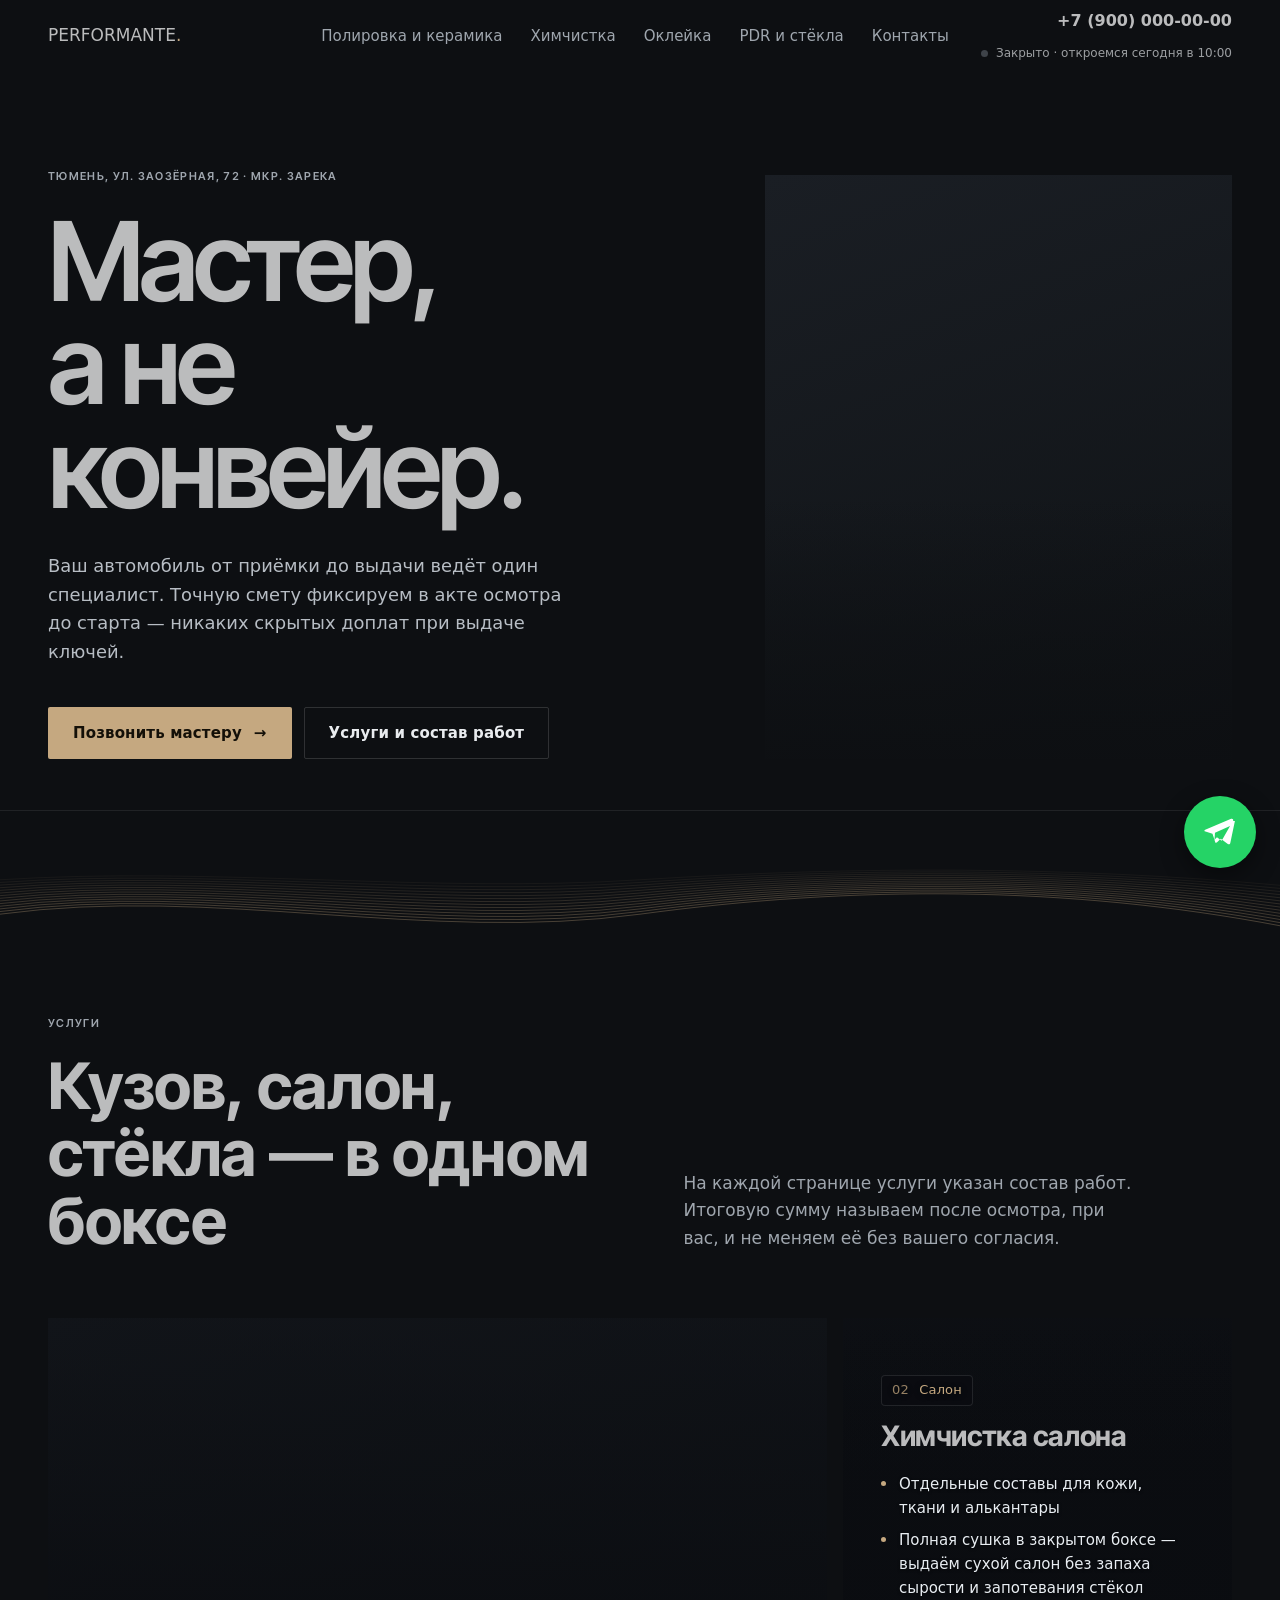
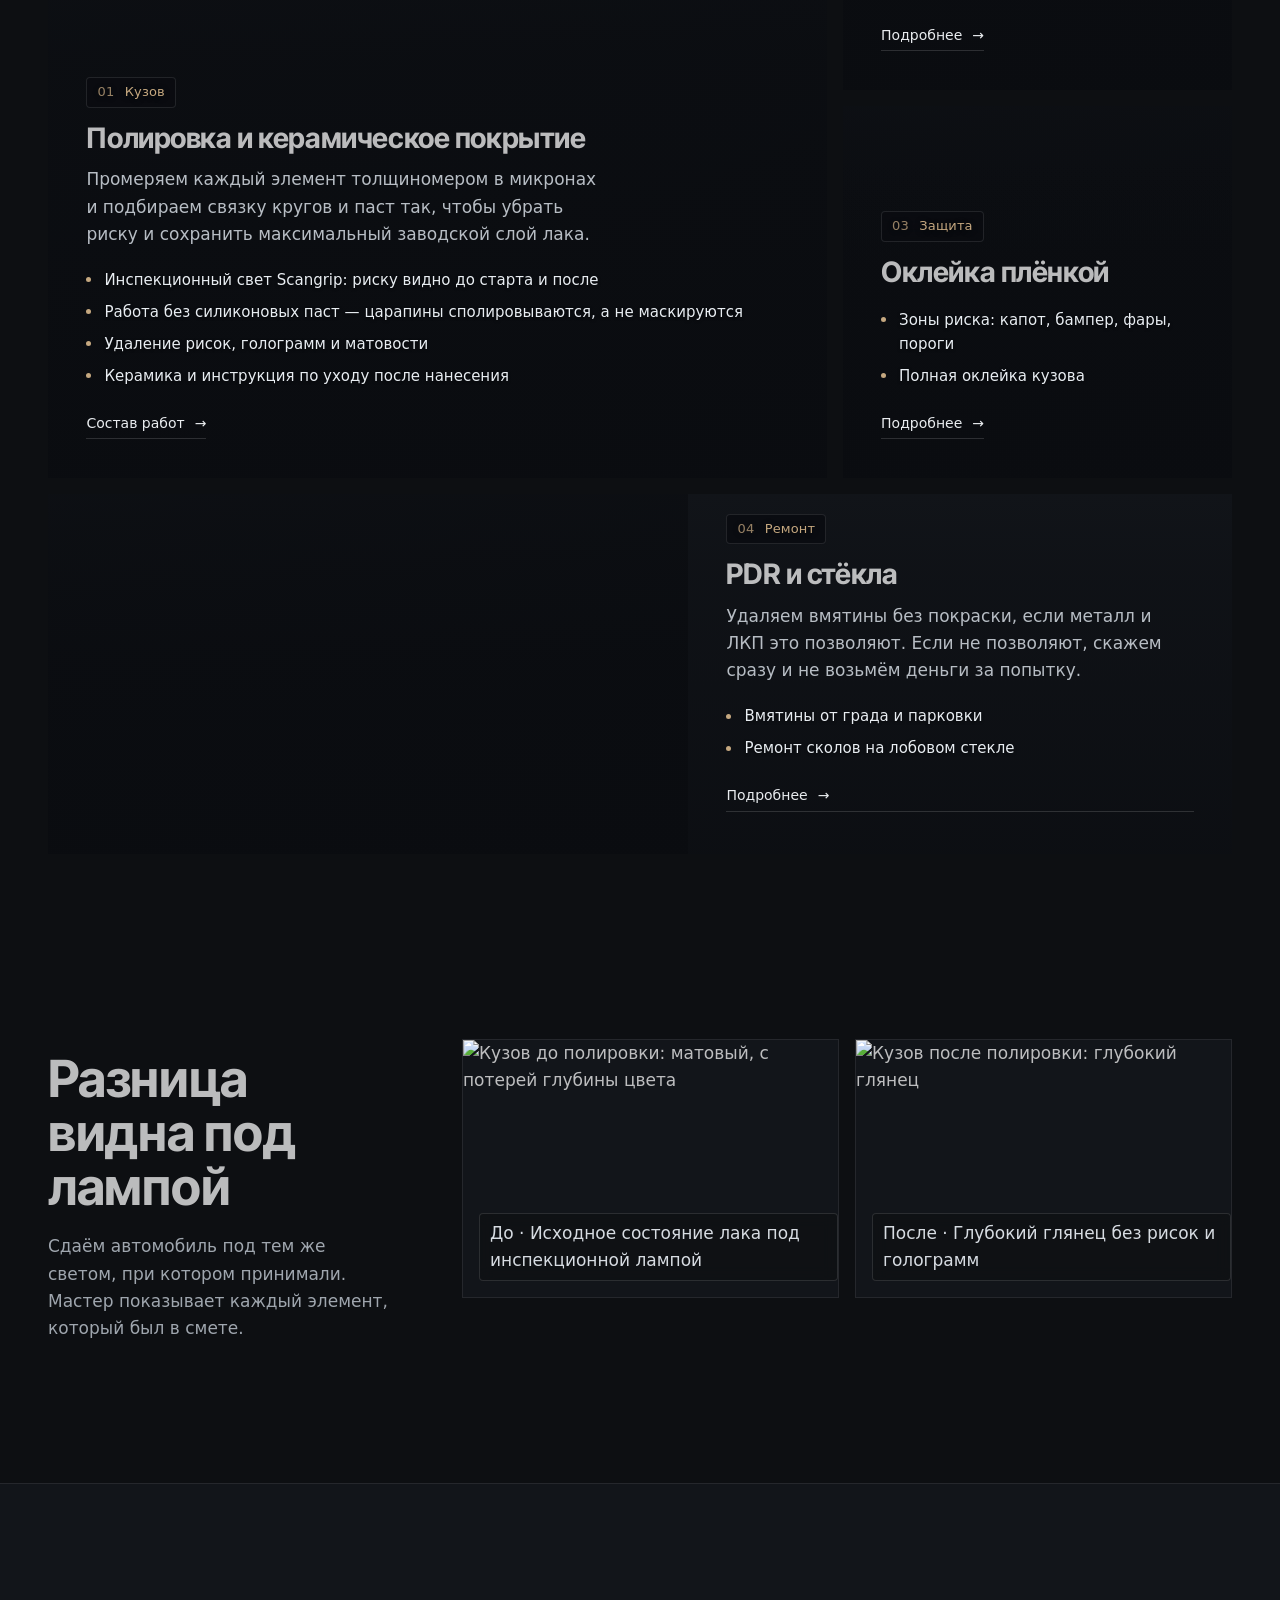
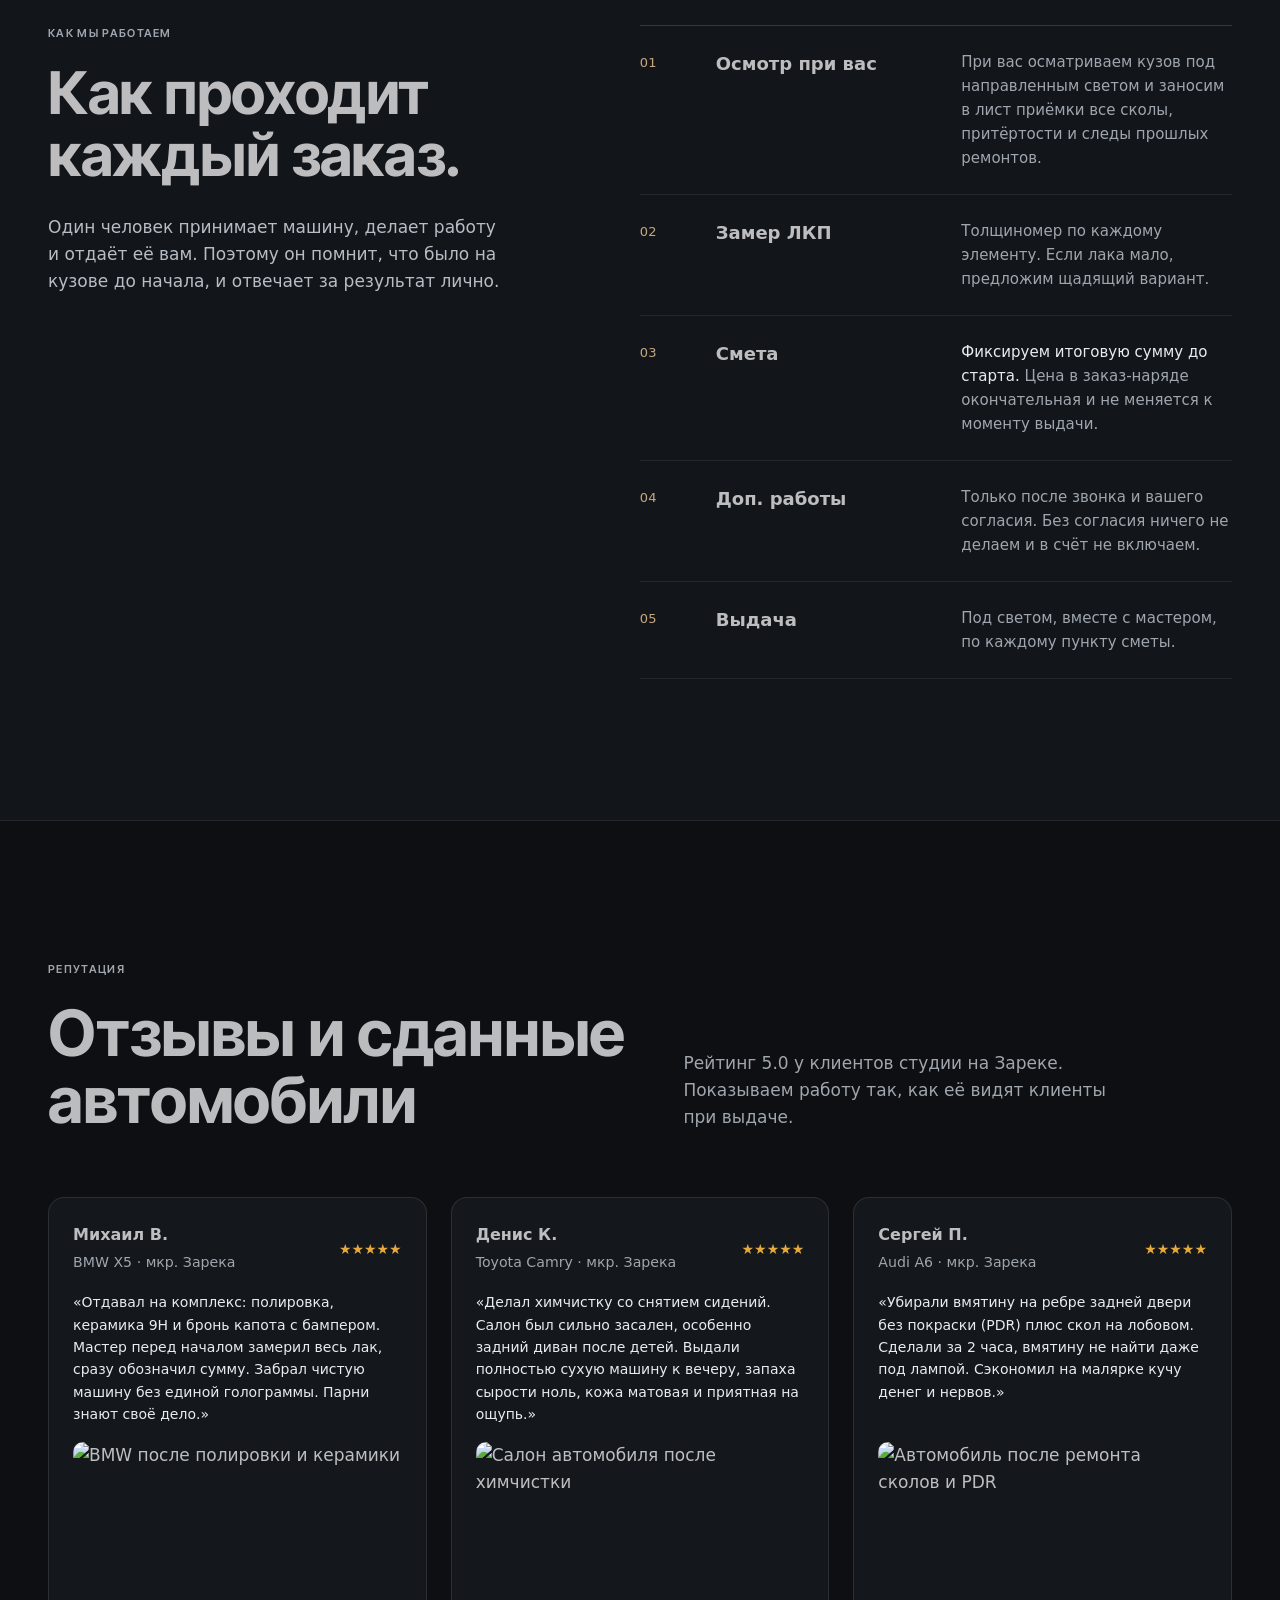
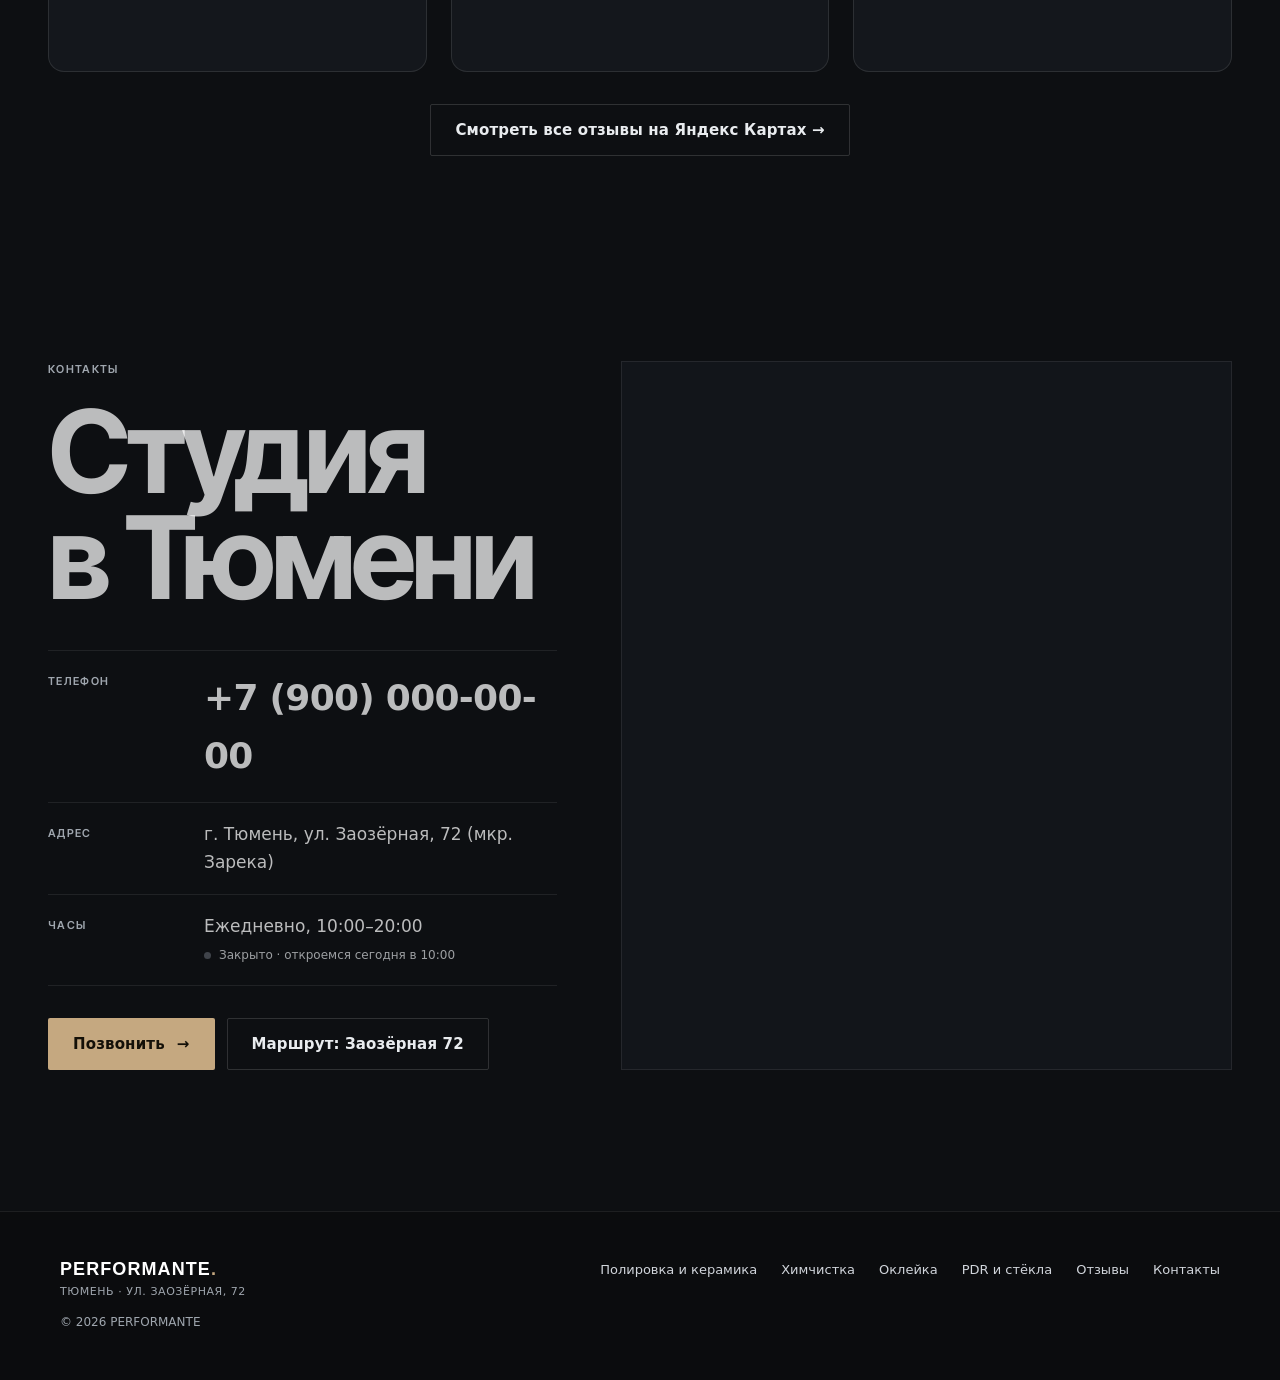
==== commit 4ef495ec: "feat: unified footer, Tyumen map, corrected tariffs and forms - footer: strict two-column layout in " ====
--- a/index.html
+++ b/index.html
@@ -97,8 +97,8 @@
           <p class="label reveal"><span class="tick"></span>Тюмень, ул. Заозёрная, 72 · мкр. Зарека</p>
           <h1 id="hero-title" class="reveal" style="margin-top:24px">Мастер,<br>а не конвейер.</h1>
           <p class="hero-lead reveal">
-            Каждый автомобиль от приёмки до выдачи ведёт один мастер.
-            <em>Смета — до начала работ.</em> Все работы и точная стоимость фиксируются в листе осмотра до того, как мастер приступит к автомобилю.
+            Ваш автомобиль от приёмки до выдачи ведёт один специалист.
+            Точную смету фиксируем в акте осмотра до старта — никаких скрытых доплат при выдаче ключей.
           </p>
           <div class="hero-cta reveal">
             <a class="btn btn-primary" href="https://wa.me/79000000000?text=Здравствуйте!%20Хочу%20узнать%20стоимость%20детейлинга%20для%20моего%20авто" target="_blank" rel="noopener noreferrer">Позвонить мастеру <span class="arr" aria-hidden="true">→</span></a>
@@ -391,9 +391,6 @@
             <a class="btn btn-ghost" target="_blank" rel="noopener"
                href="https://yandex.ru/maps/?text=%D0%A2%D1%8E%D0%BC%D0%B5%D0%BD%D1%8C%2C%20%D1%83%D0%BB.%20%D0%97%D0%B0%D0%BE%D0%B7%D1%91%D1%80%D0%BD%D0%B0%D1%8F%2C%2072">
                Маршрут: Заозёрная 72</a>
-            <a class="btn btn-ghost" target="_blank" rel="noopener"
-               href="https://yandex.ru/maps/?text=%D0%A2%D1%8E%D0%BC%D0%B5%D0%BD%D1%8C%2C%20%D1%83%D0%BB.%20%D0%97%D0%B0%D0%BE%D0%B7%D1%91%D1%80%D0%BD%D0%B0%D1%8F%2C%2072">
-               Маршрут: Заозёрная 72</a>
           </div>
       </div>
 
@@ -401,7 +398,7 @@
         <iframe style="filter:invert(90%) hue-rotate(180deg) brightness(95%) contrast(90%)"
           title="PERFORMANTE на карте: Тюмень, ул. Заозёрная, 72"
           loading="lazy"
-          src="https://yandex.ru/map-widget/v1/?text=%D0%95%D0%BA%D0%B0%D1%82%D0%B5%D1%80%D0%B8%D0%BD%D0%B1%D1%83%D1%80%D0%B3%2C%20%D1%83%D0%BB%D0%B8%D1%86%D0%B0%20%D0%A9%D0%BE%D1%80%D1%81%D0%B0%2C%20128&z=16"></iframe>
+          src="https://yandex.ru/map-widget/v1/?ll=65.529800%2C57.152300&z=17&text=%D0%A2%D1%8E%D0%BC%D0%B5%D0%BD%D1%8C%2C%20%D1%83%D0%BB.%20%D0%97%D0%B0%D0%BE%D0%B7%D1%91%D1%80%D0%BD%D0%B0%D1%8F%2C%2072"></iframe>
       </div>
     </div>
   </section>
@@ -409,22 +406,25 @@
 
 <!-- ===== Футер ===== -->
 <footer class="footer">
-    <div class="footer-brand">
-      <a class="logo-text" href="index.html">PERFORMANTE</a>
-      <p class="footer-desc">Студия профессионального детейлинга в Тюмени. Восстановительная полировка, премиальные керамические составы Gyeon, локальная смета и гарантия.</p>
-      <small class="footer-meta">г. Тюмень, ул. Заозёрная, 72 · Ежедневно</small>
-    </div>
-    <nav aria-label="Навигация в подвале">
-      <a href="keramika.html">Полировка и керамика</a>
-      <a href="himchistka.html">Химчистка</a>
-      <a href="okleyka.html">Оклейка</a>
-      <a href="pdr-stekla.html">PDR и стёкла</a>
-      <a href="index.html#reviews">Отзывы</a>
-      <a href="kontakty.html">Контакты</a>
-    </nav>
-    <p class="foot-copy">© <span id="year">2026</span> PERFORMANTE</p>
-  </div>
-</footer>
+    <div class="footer-container">
+      <div class="footer-left">
+        <a class="logo footer-logo" href="index.html" aria-label="PERFORMANTE">
+          <span class="logo-title">PERFORMANTE<span class="logo-accent">.</span></span>
+          <small>ТЮМЕНЬ · УЛ. ЗАОЗЁРНАЯ, 72</small>
+        </a>
+        <p class="footer-copy">© 2026 PERFORMANTE</p>
+      </div>
+
+      <nav class="footer-nav" aria-label="Навигация в подвале">
+        <a href="keramika.html">Полировка и керамика</a>
+        <a href="himchistka.html">Химчистка</a>
+        <a href="okleyka.html">Оклейка</a>
+        <a href="pdr-stekla.html">PDR и стёкла</a>
+        <a href="index.html#reviews">Отзывы</a>
+        <a href="kontakty.html">Контакты</a>
+      </nav>
+    </div>
+  </footer>
 
 <!-- ===== Липкая мобильная панель ===== -->
 <div class="mbar" role="region" aria-label="Быстрая связь">
--- a/assets/style.css
+++ b/assets/style.css
@@ -247,12 +247,83 @@
 .map iframe{position:absolute;inset:0;width:100%;height:100%;border:0;filter:invert(90%) hue-rotate(180deg) brightness(95%) contrast(90%)}
 
 /* ===== Футер ===== */
-.footer{border-top:1px solid var(--line);padding:48px 0 40px}
-.footer .wrap{display:flex;flex-wrap:wrap;gap:24px 48px;align-items:flex-start;justify-content:space-between}
-.footer nav{display:flex;flex-wrap:wrap;gap:12px 28px}
-.footer nav a{color:var(--muted);font-size:15px}
-.footer nav a:hover{color:var(--text)}
-.footer .mono,.footer .foot-copy{color:var(--muted);font-size:13px}
+.footer {
+  background: #0B0C0E;
+  border-top: 1px solid rgba(255, 255, 255, 0.08);
+  padding: 48px 0;
+}
+
+.footer-container {
+  max-width: 1200px;
+  margin: 0 auto;
+  padding: 0 20px;
+  display: flex;
+  justify-content: space-between;
+  align-items: flex-start;
+}
+
+.footer-left {
+  display: flex;
+  flex-direction: column;
+  gap: 16px;
+}
+
+.footer-logo {
+  display: flex;
+  flex-direction: column;
+  gap: 4px;
+  text-decoration: none;
+}
+
+.footer-logo .logo-title {
+  font-family: 'Montserrat', sans-serif;
+  font-weight: 700;
+  font-size: 18px;
+  letter-spacing: 0.06em;
+  color: #FFFFFF;
+}
+
+.footer-logo .logo-accent { color: var(--accent, #C5A880); }
+
+.footer-logo small {
+  font-size: 11px;
+  letter-spacing: 0.05em;
+  color: var(--muted, #8E95A2);
+  text-transform: uppercase;
+  margin-top: 4px;
+}
+
+.footer-copy {
+  font-size: 12px;
+  color: var(--muted, #8E95A2);
+  margin: 0;
+}
+
+.footer-nav {
+  display: flex;
+  align-items: center;
+  gap: 24px;
+  flex-wrap: wrap;
+}
+
+.footer-nav a {
+  font-size: 13px;
+  color: #D1D5DB;
+  text-decoration: none;
+  transition: color 0.2s ease;
+}
+
+.footer-nav a:hover { color: var(--accent, #C5A880); }
+
+/* Плавающая кнопка связи */
+.floating-btn, .whatsapp-float, .tg-float {
+  background: var(--accent, #C5A880) !important;
+}
+
+@media (max-width: 768px) {
+  .footer-container { flex-direction: column; gap: 32px; }
+  .footer-nav { flex-direction: column; align-items: flex-start; gap: 14px; }
+}
 
 /* ===== Липкая мобильная панель ===== */
 .mbar{display:none}
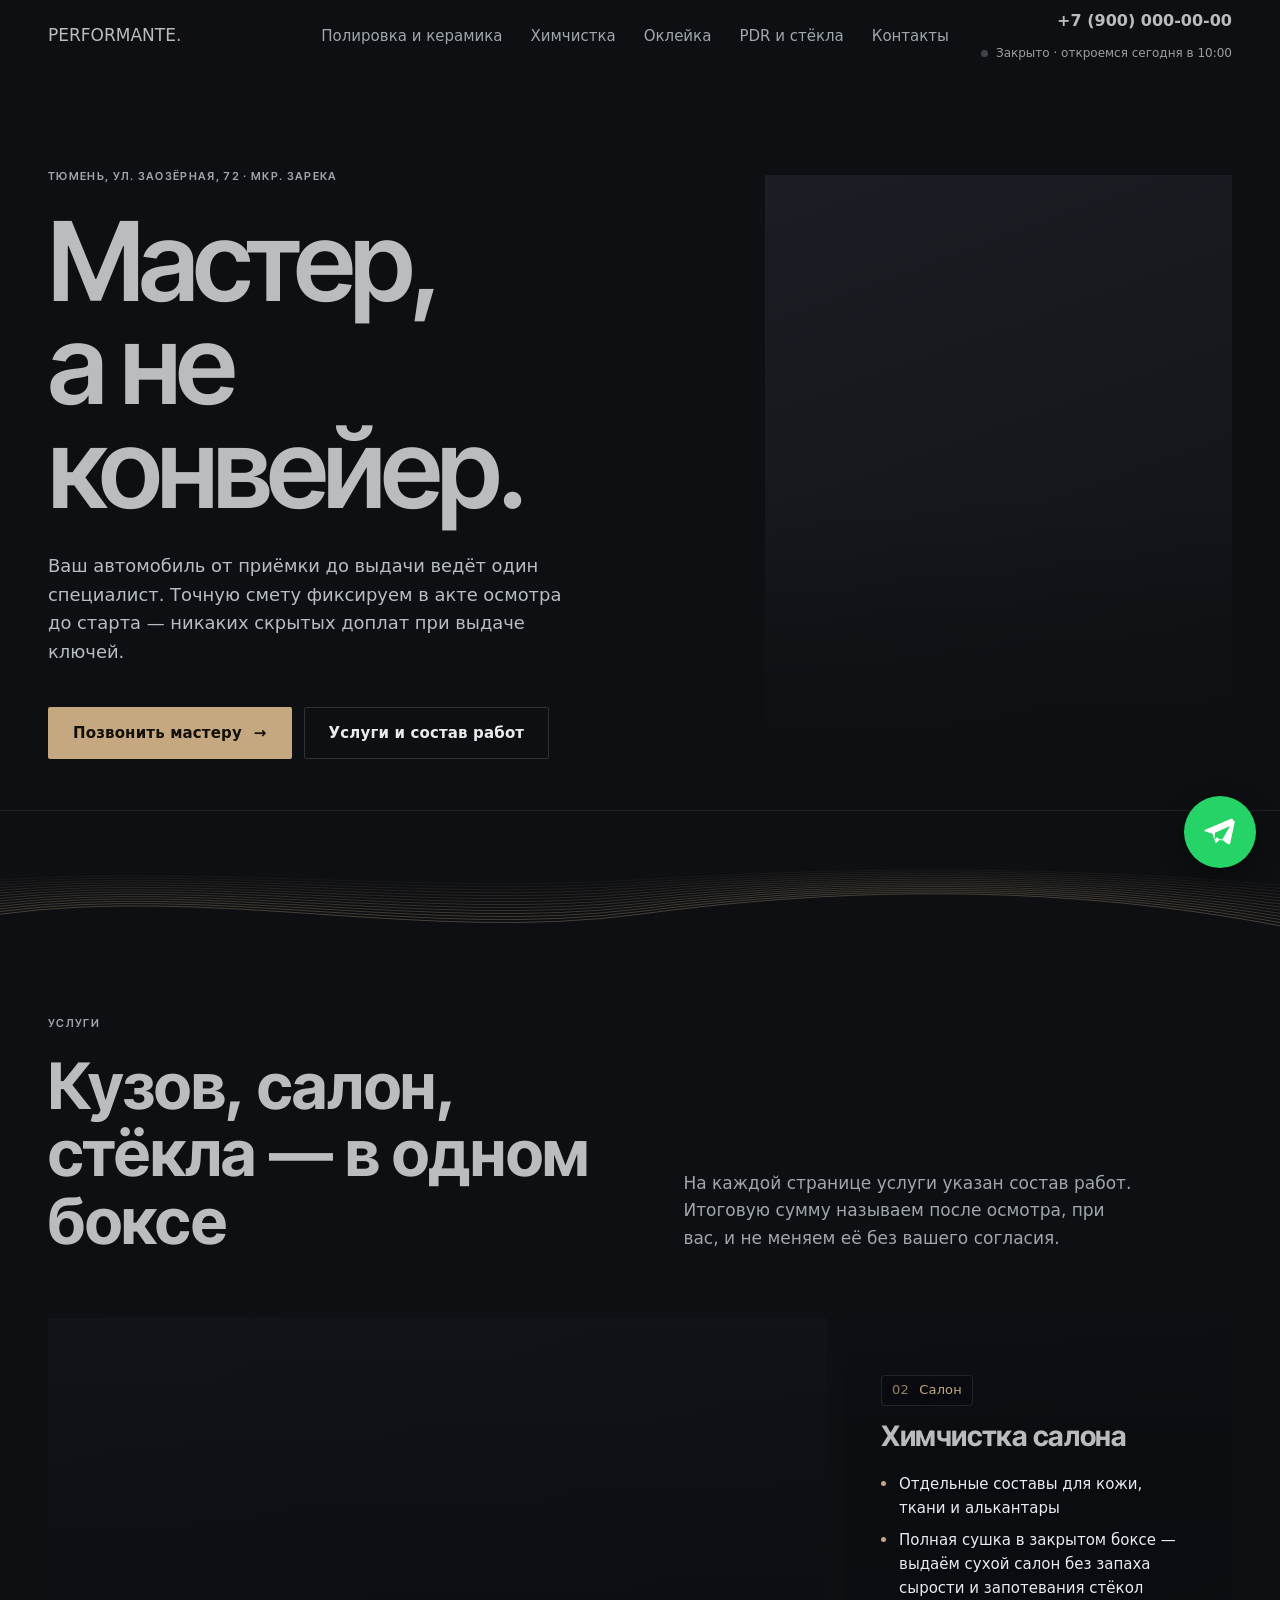
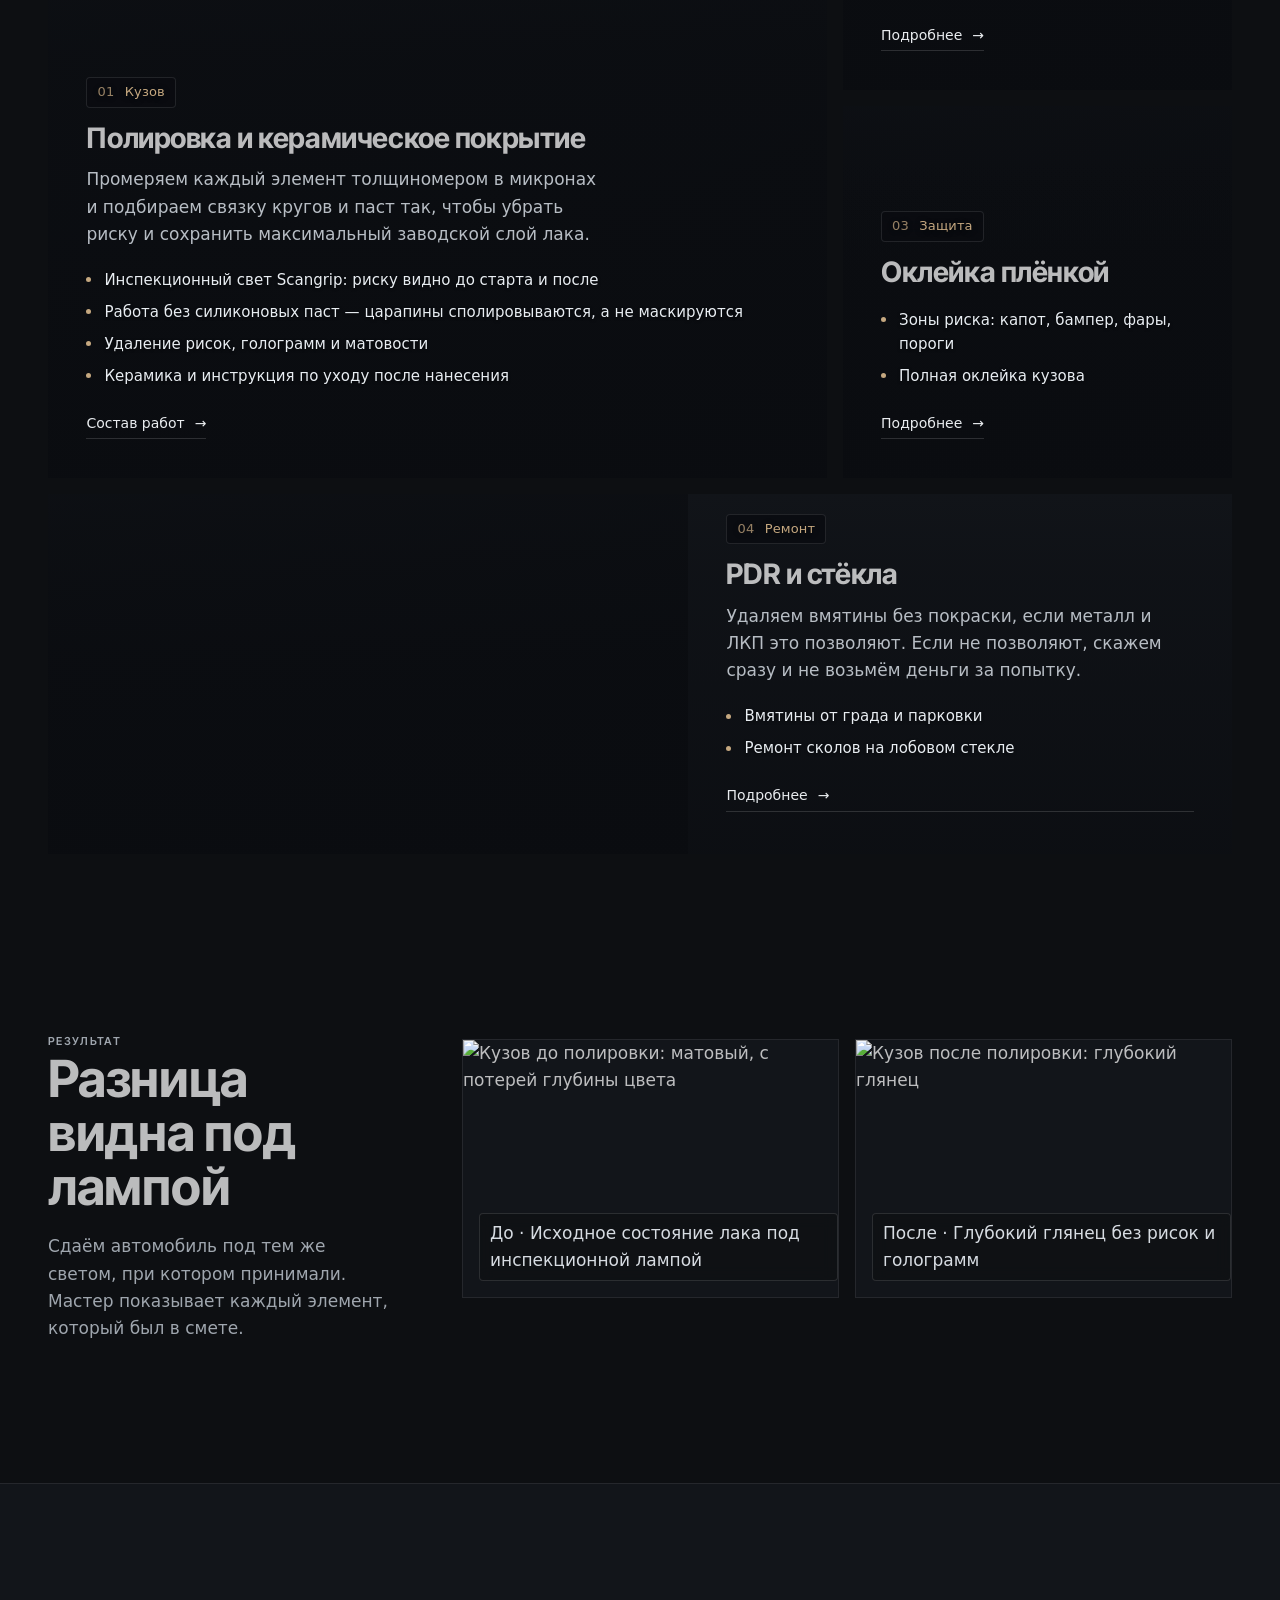
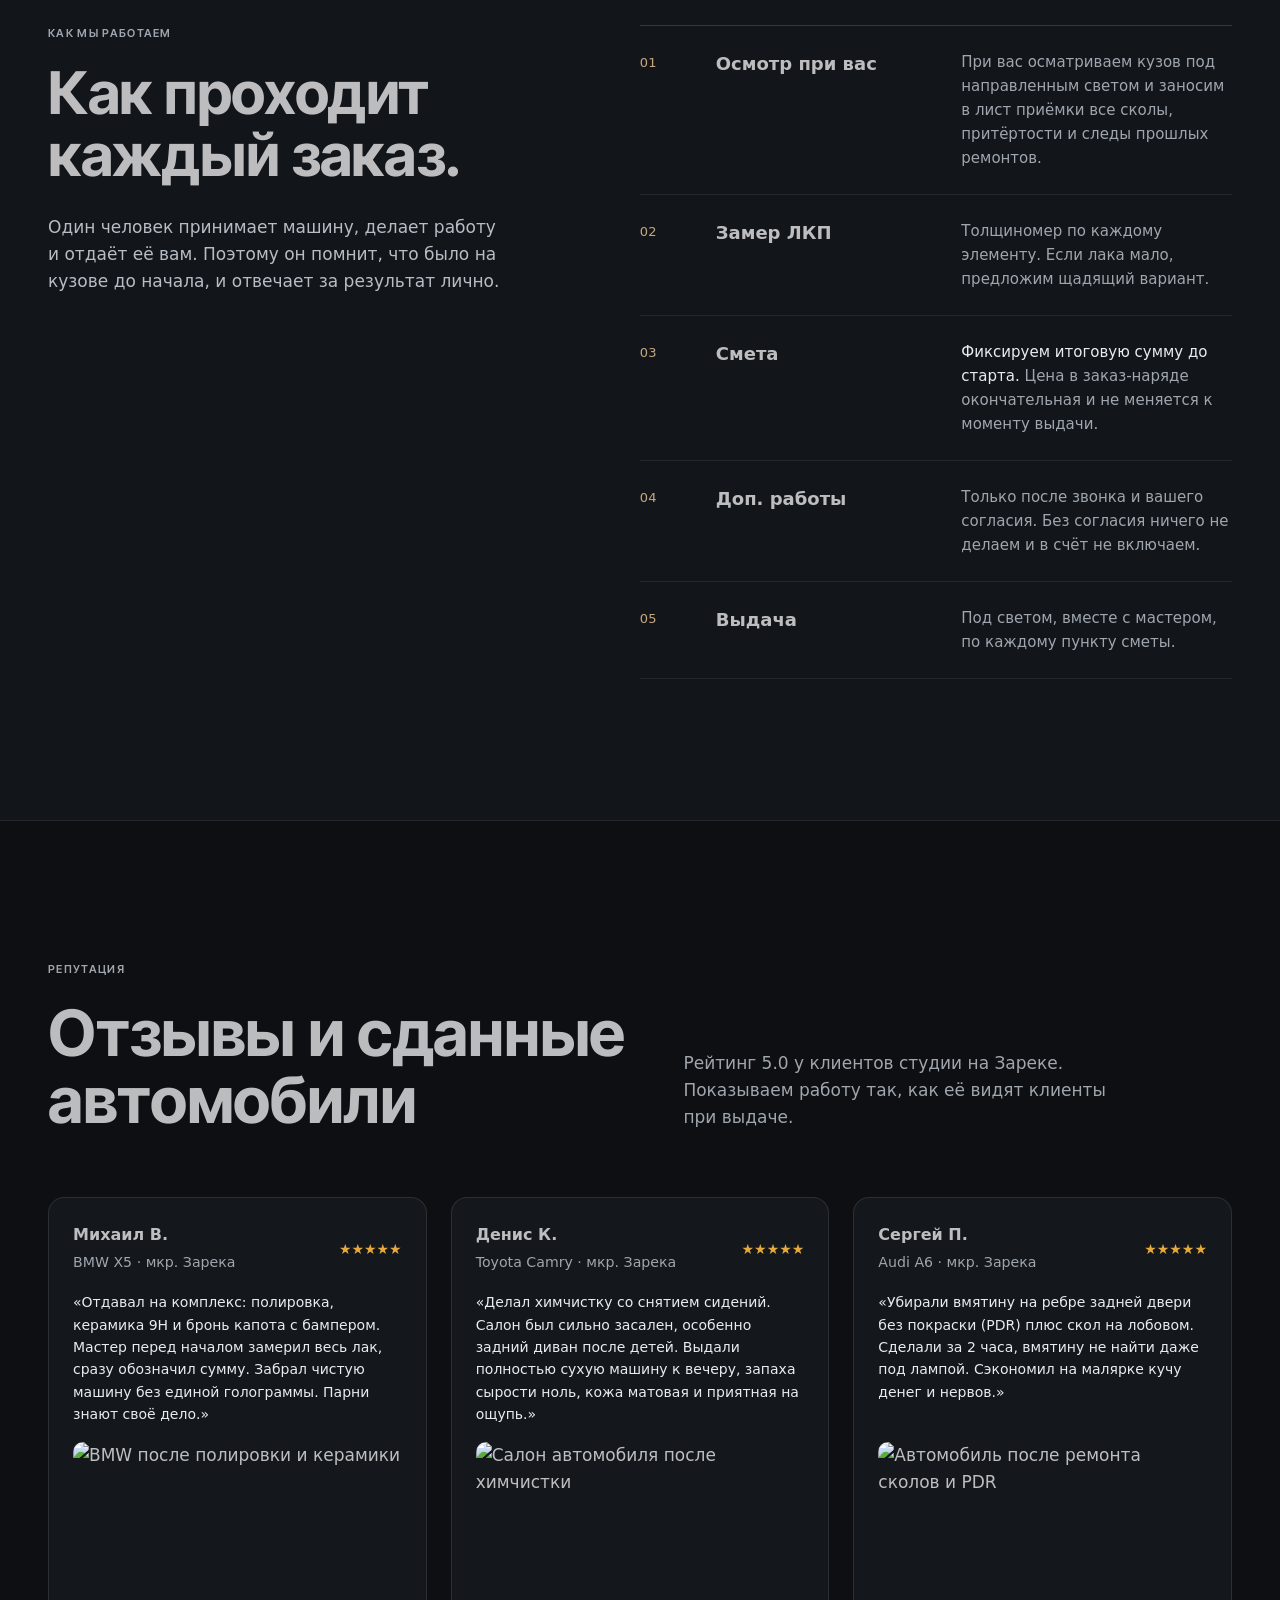
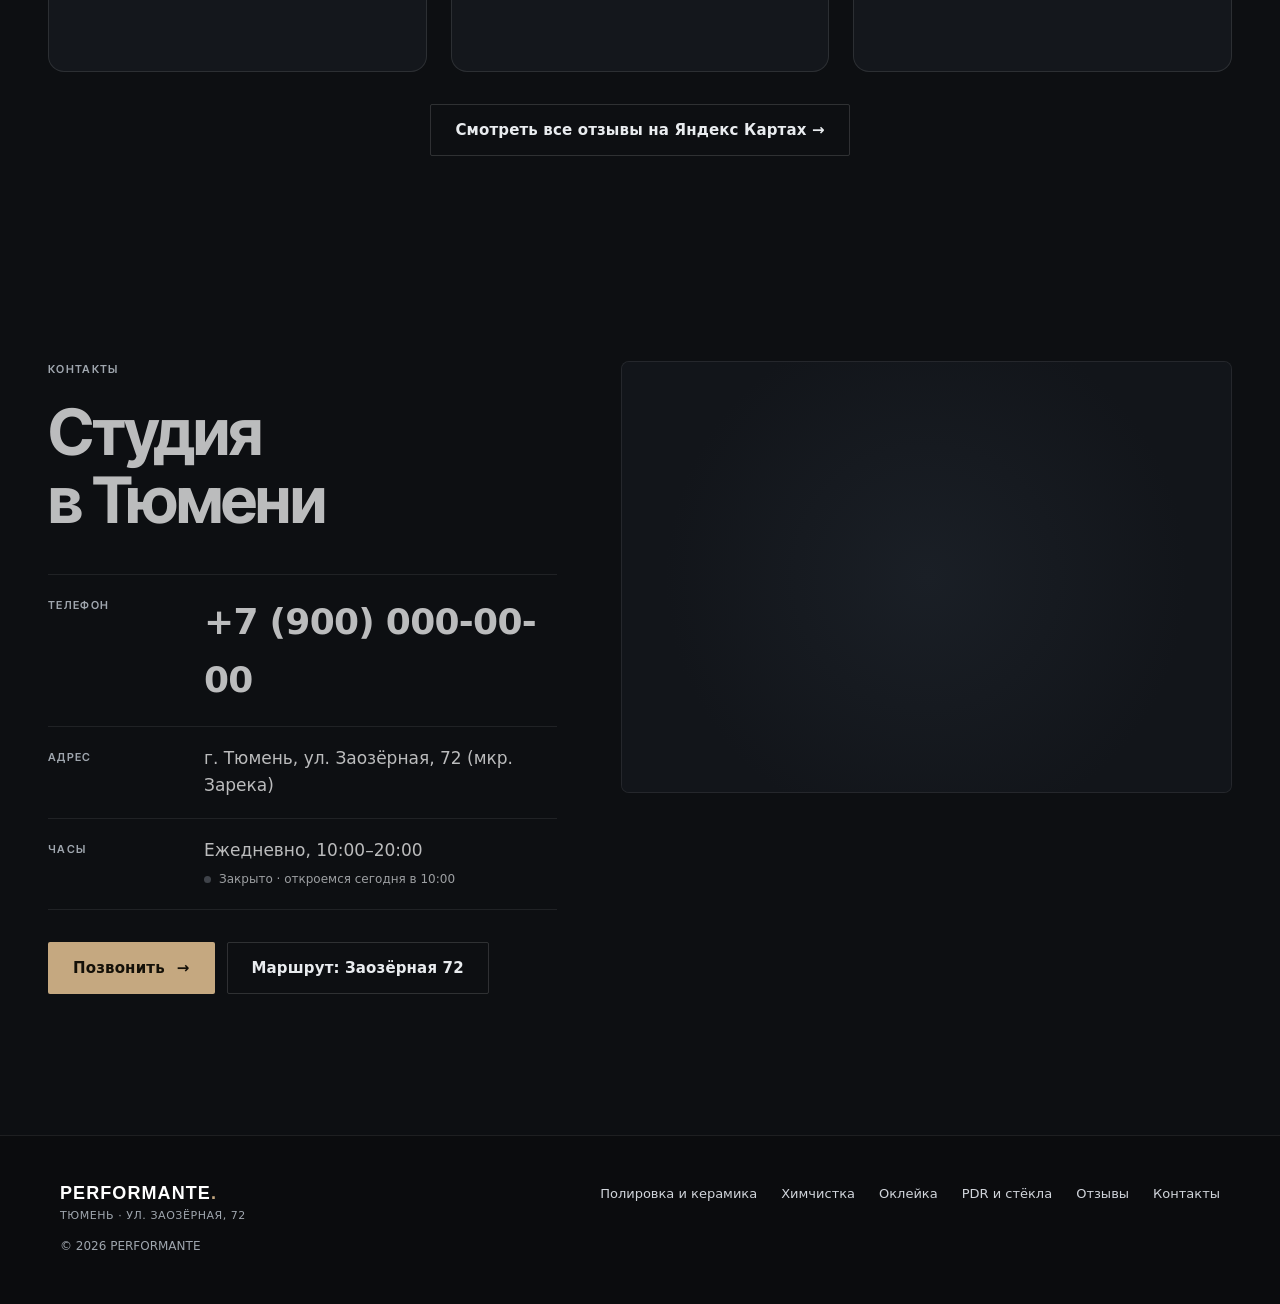
==== commit 15ae56c8: "Fix" ====
--- a/index.html
+++ b/index.html
@@ -1,5 +1,5 @@
 <!DOCTYPE html>
-<html lang="ru">
+<html lang="ru" class="no-js">
 <head>
 <meta charset="UTF-8">
 <meta name="viewport" content="width=device-width, initial-scale=1, viewport-fit=cover">
@@ -53,6 +53,7 @@
 
 </head>
 <body>
+<script>document.documentElement.classList.remove('no-js')</script>
 <a class="skip" href="#main">Перейти к содержанию</a>
 
 <!-- ===== Шапка ===== -->
--- a/assets/style.css
+++ b/assets/style.css
@@ -78,6 +78,8 @@
 .btn-primary:hover{background:#D4BC96}
 .btn-ghost{border-color:var(--line-2);color:var(--text)}
 .btn-ghost:hover{border-color:var(--text)}
+.btn-accent{background:var(--accent);color:var(--accent-ink);height:60px;padding:0 30px;font-size:16px}
+.btn-accent:hover{background:#D4BC96}
 .btn .arr{transition:transform .25s var(--ease)}
 .btn:hover .arr{transform:translateX(4px)}
 
@@ -237,14 +239,15 @@
 .locate{padding-bottom:0}
 .contacts-grid{display:grid;grid-template-columns:1fr 1.2fr;gap:clamp(32px,5vw,72px);align-items:stretch}
 .contacts{padding-top:clamp(40px,5vw,64px)}
-.contacts h2{font-size:clamp(56px,9vw,132px);line-height:.92;letter-spacing:-.045em}
+.contacts h2{font-size:clamp(38px,5vw,76px);line-height:1.06;letter-spacing:-.03em;max-width:16ch}
 .c-list{margin-top:40px;display:grid;gap:0;border-top:1px solid var(--line)}
 .c-row{display:grid;grid-template-columns:140px 1fr;gap:16px;padding:18px 0;border-bottom:1px solid var(--line)}
 .c-row .label{padding-top:4px}
 .c-phone{font-size:clamp(26px,3vw,36px);font-weight:600;letter-spacing:-.02em}
 .c-cta{display:flex;flex-wrap:wrap;gap:12px;margin-top:32px}
-.map{position:relative;min-height:440px;background:var(--bg-2);border:1px solid rgba(255,255,255,.08);overflow:hidden}
-.map iframe{position:absolute;inset:0;width:100%;height:100%;border:0;filter:invert(90%) hue-rotate(180deg) brightness(95%) contrast(90%)}
+.map{position:relative;height:clamp(380px,48vh,520px);min-height:380px;background:var(--bg-2);border:1px solid rgba(255,255,255,.08);border-radius:8px;overflow:hidden;isolation:isolate}
+.map::before{content:"";position:absolute;inset:0;z-index:0;background:radial-gradient(circle at 50% 50%,#1a1f26 0%,var(--bg-2) 70%)}
+.map iframe{position:absolute;inset:0;z-index:1;width:100%;height:100%;border:0;display:block;filter:invert(90%) hue-rotate(180deg) brightness(95%) contrast(90%)}
 
 /* ===== Футер ===== */
 .footer {
@@ -328,9 +331,12 @@
 /* ===== Липкая мобильная панель ===== */
 .mbar{display:none}
 
-/* ===== Появление ===== */
-.reveal{opacity:0;transform:translateY(24px);transition:opacity .9s var(--ease),transform .9s var(--ease)}
-.reveal.is-in{opacity:1;transform:none}
+/* ===== Появление =====
+   Важно: без прозрачности. Если IntersectionObserver не сработает
+   (headless-рендер, сбой JS, отключённые скрипты) — контент всё равно
+   виден, максимум на 18px ниже. Скрывать контент через opacity:0 нельзя. */
+.reveal{transform:translateY(18px);transition:transform .8s var(--ease)}
+.reveal.is-in{transform:none}
 
 /* ===== Адаптив ===== */
 @media (max-width:1080px){
@@ -375,6 +381,8 @@
   .reveal{opacity:1;transform:none}
   .draw{stroke-dashoffset:0}
 }
+/* Без JS контент не должен зависеть от IntersectionObserver */
+.no-js .reveal{opacity:1;transform:none;transition:none}
 
 /* ===================================================================
    Компоненты внутренних страниц: формы, До/После, тарифы, сравнение, карта
@@ -411,7 +419,14 @@
 .lead-form.was-validated :invalid{border-color:#F07171}
 .lead-form .btn{justify-self:start;margin-top:6px}
 .form-note{font-size:13px;color:var(--muted);margin:0}
+.form-note a{color:var(--text);border-bottom:1px solid rgba(255,255,255,.22);padding-bottom:1px}
+.form-note a:hover{border-color:var(--accent)}
+/* CTA-блок записи через мессенджер (замена формы без бэкенда) */
+.lead-cta{display:grid;gap:16px;justify-items:start;max-width:520px;margin-top:36px}
+.lead-cta .btn{justify-self:start}
+.lead-cta-lead{max-width:460px;margin:0;font-size:17px;line-height:1.6;color:var(--muted)}
 .form-status{min-height:1.4em;font-size:14px;color:var(--cyan);margin:0}
+.form-sub{max-width:520px;margin:0 0 28px;font-size:17px;line-height:1.6;color:var(--muted)}
 .form-status.is-error{color:#F07171}
 .hp{position:absolute!important;left:-9999px!important;width:1px;height:1px;opacity:0}
 
@@ -443,6 +458,8 @@
 .tiers .card.is-featured{outline:1px solid rgba(63,192,240,.55);outline-offset:-1px;border:1px solid transparent}
 .tiers .card.is-featured::before{content:"";position:absolute;left:0;right:0;top:0;height:2px;background:var(--cyan);z-index:2}
 .card-meta{margin:8px 0 0;font-size:14px;color:var(--muted);font-variant-numeric:tabular-nums}
+.price-line{display:flex;flex-wrap:wrap;gap:6px 14px;margin-top:16px}
+.price-line .pw{white-space:nowrap}
 .price{color:var(--accent);display:block;margin-top:18px;font-size:22px;font-weight:600;color:var(--text);font-variant-numeric:tabular-nums}
 .price small{font-size:14px;font-weight:400;color:var(--muted)}
 
